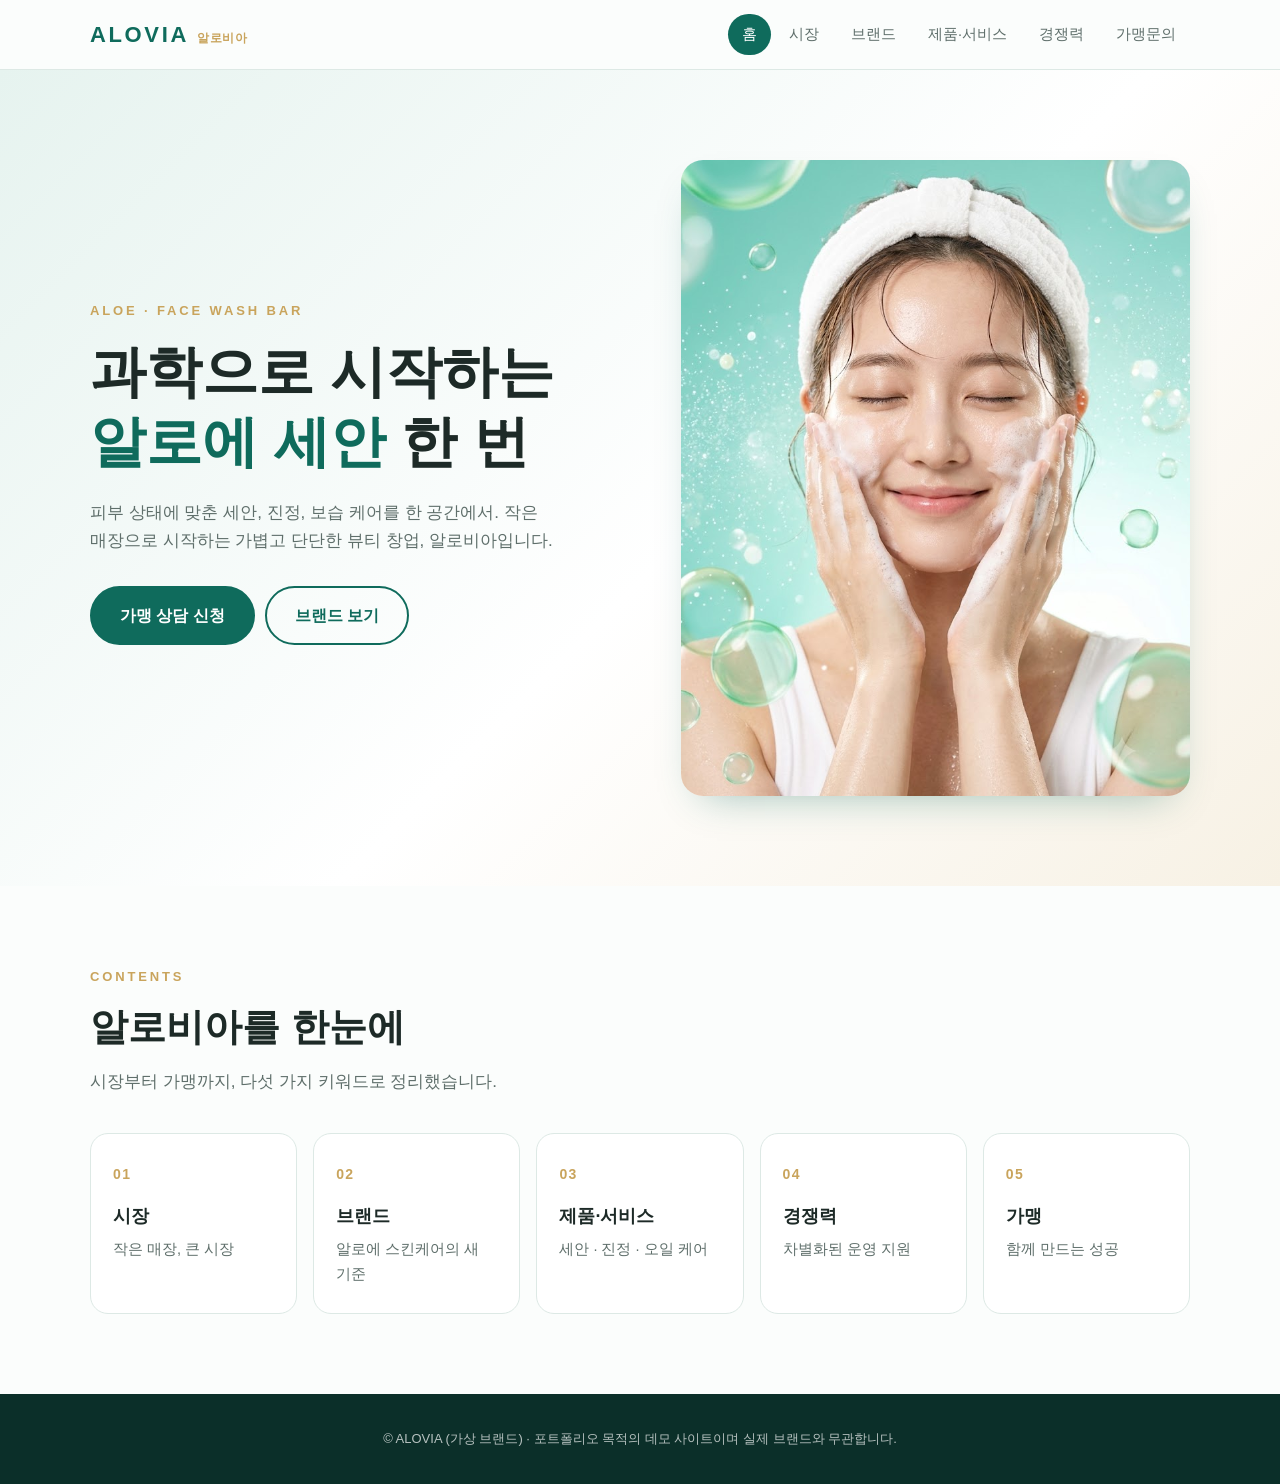
==== index.html @ c538beb6 "이미지 15장 추가" ====
<!doctype html><html lang="ko"><head><meta charset="utf-8"><meta name="viewport" content="width=device-width,initial-scale=1"><title>홈 | ALOVIA 알로비아</title><link rel="stylesheet" href="style.css"></head><body>
<header><div class="nav"><a href="index.html" class="logo">ALOVIA<small>알로비아</small></a><nav><a href="index.html" class=on>홈</a><a href="market.html">시장</a><a href="brand.html">브랜드</a><a href="product.html">제품·서비스</a><a href="edge.html">경쟁력</a><a href="contact.html">가맹문의</a></nav></div></header>
<section>
<div class="hero"><div class="wrap">
<div><div class="eyebrow">ALOE · FACE WASH BAR</div>
<h1>과학으로 시작하는<br><em>알로에 세안</em> 한 번</h1>
<p>피부 상태에 맞춘 세안, 진정, 보습 케어를 한 공간에서. 작은 매장으로 시작하는 가볍고 단단한 뷰티 창업, 알로비아입니다.</p>
<a class="btn" href="contact.html">가맹 상담 신청</a><a class="btn o" href="brand.html">브랜드 보기</a></div>
<div class="img" data-img="hero-model"></div>
</div></div>
<div class="wrap">
<div class="sec-t">CONTENTS</div><h2>알로비아를 한눈에</h2><p class="lead">시장부터 가맹까지, 다섯 가지 키워드로 정리했습니다.</p>
<div class="cards">
<a class="card" href="market.html"><b>01</b><h3>시장</h3><p>작은 매장, 큰 시장</p></a>
<a class="card" href="brand.html"><b>02</b><h3>브랜드</h3><p>알로에 스킨케어의 새 기준</p></a>
<a class="card" href="product.html"><b>03</b><h3>제품·서비스</h3><p>세안 · 진정 · 오일 케어</p></a>
<a class="card" href="edge.html"><b>04</b><h3>경쟁력</h3><p>차별화된 운영 지원</p></a>
<a class="card" href="contact.html"><b>05</b><h3>가맹</h3><p>함께 만드는 성공</p></a>
</div></div>
</section><footer>© ALOVIA (가상 브랜드) · 포트폴리오 목적의 데모 사이트이며 실제 브랜드와 무관합니다.</footer><script>document.querySelectorAll('.img').forEach(d=>{const n=d.dataset.img;['jpg','png','webp'].forEach(x=>{const i=new Image();i.onload=()=>{d.style.backgroundImage=`url(images/${n}.${x})`;d.classList.add('has')};i.src=`images/${n}.${x}`})});</script></body></html>
---- style.css ----
/* ALOVIA 알로비아 — 공용 스타일 (emerald teal · soft white · gold) */
:root{--teal:#0f6b5c;--teal-d:#0a4a40;--teal-l:#e6f3ef;--gold:#c9a45c;--ink:#1d2a27;--mut:#5f6f6b;--bg:#fbfdfc;--line:#dde9e5}
*{box-sizing:border-box;margin:0;padding:0}
html{scroll-behavior:smooth}
body{font-family:"Pretendard","Noto Sans KR","Apple SD Gothic Neo","Malgun Gothic",sans-serif;color:var(--ink);background:var(--bg);line-height:1.7;word-break:keep-all}
a{color:inherit;text-decoration:none}
.wrap{max-width:1140px;margin:0 auto;padding:80px 20px}
/* header */
header{position:sticky;top:0;z-index:50;background:rgba(251,253,252,.92);backdrop-filter:blur(10px);border-bottom:1px solid var(--line)}
.nav{max-width:1140px;margin:0 auto;padding:14px 20px;display:flex;align-items:center;justify-content:space-between;gap:16px}
.logo{font-weight:800;font-size:22px;letter-spacing:.12em;color:var(--teal)}
.logo small{display:inline-block;margin-left:8px;font-size:12px;letter-spacing:.05em;color:var(--gold);font-weight:600}
nav{display:flex;gap:4px;flex-wrap:wrap}
nav a{padding:8px 14px;border-radius:30px;font-size:14.5px;color:var(--mut);transition:.2s}
nav a:hover{color:var(--teal);background:var(--teal-l)}
nav a.on{color:#fff;background:var(--teal)}
/* hero */
.hero{background:linear-gradient(135deg,var(--teal-l) 0%,#fff 55%,#f7f1e4 100%)}
.hero .wrap{display:grid;grid-template-columns:1.05fr 1fr;gap:56px;align-items:center;padding-top:90px;padding-bottom:90px}
.eyebrow,.sec-t{font-size:13px;font-weight:700;letter-spacing:.22em;color:var(--gold);margin-bottom:14px}
h1{font-size:clamp(34px,5vw,56px);line-height:1.25;font-weight:800;margin-bottom:22px}
h1 em{font-style:normal;color:var(--teal)}
h2{font-size:clamp(26px,3.4vw,38px);line-height:1.35;font-weight:800;margin-bottom:14px}
h3{font-size:18px;font-weight:700;margin:14px 0 6px}
p{color:var(--mut)}
.hero p{font-size:17px;margin-bottom:30px;max-width:520px}
.lead{font-size:17px;margin-bottom:36px;max-width:680px}
.btn{display:inline-block;padding:14px 28px;border-radius:40px;background:var(--teal);color:#fff;font-weight:700;margin:0 10px 10px 0;transition:.2s;border:2px solid var(--teal)}
.btn:hover{background:var(--teal-d);border-color:var(--teal-d)}
.btn.o{background:transparent;color:var(--teal)}
.btn.o:hover{background:var(--teal-l)}
/* image slots */
.img{position:relative;aspect-ratio:4/3;border-radius:22px;background:linear-gradient(145deg,#d7ece6,#eef6f3 60%,#f3ead6);background-size:cover;background-position:center;overflow:hidden;box-shadow:0 18px 40px -22px rgba(15,107,92,.45)}
.img:not(.has)::after{content:"ALOE";position:absolute;inset:0;display:grid;place-items:center;font-weight:800;letter-spacing:.4em;color:rgba(15,107,92,.25);font-size:20px}
.hero .img{aspect-ratio:4/5}
/* cards */
.cards{display:grid;grid-template-columns:repeat(5,1fr);gap:16px}
.card{background:#fff;border:1px solid var(--line);border-radius:18px;padding:26px 22px;transition:.25s}
.card:hover{transform:translateY(-6px);border-color:var(--teal);box-shadow:0 16px 30px -18px rgba(15,107,92,.5)}
.card b{color:var(--gold);font-size:14px;letter-spacing:.1em}
.card p{font-size:14.5px}
/* sections */
.band{background:var(--teal-l)}
.dark{background:var(--teal-d);color:#fff}
.dark p,.dark .lead{color:rgba(255,255,255,.78)}
.dark .stat{background:rgba(255,255,255,.07);border-color:rgba(255,255,255,.15)}
.dark .stat span{color:rgba(255,255,255,.8)}
.two{display:grid;grid-template-columns:1fr 1fr;gap:56px;align-items:center}
.grid3{display:grid;grid-template-columns:repeat(3,1fr);gap:24px}
.grid4{display:grid;grid-template-columns:repeat(4,1fr);gap:20px}
.item .img{aspect-ratio:1/1}
.item p{font-size:15px}
.stats{display:grid;grid-template-columns:repeat(3,1fr);gap:14px}
.stat{background:#fff;border:1px solid var(--line);border-radius:16px;padding:22px 18px}
.stat b{display:block;font-size:28px;font-weight:800;color:var(--teal);line-height:1.2}
.dark .stat b{color:var(--gold)}
.stat span{font-size:14px;color:var(--mut)}
.hl{color:var(--teal);font-weight:700}
.dark .hl{color:var(--gold)}
.note{font-size:13px;color:var(--mut);margin-top:18px}
/* bars */
.bars{display:flex;flex-direction:column;gap:14px;margin-top:26px;max-width:760px}
.bar{display:flex;align-items:center;gap:14px;font-weight:700;color:var(--mut)}
.bar i{display:block;height:16px;border-radius:10px;background:linear-gradient(90deg,var(--teal),var(--gold))}
/* steps */
.steps{display:grid;grid-template-columns:repeat(5,1fr);gap:14px;margin-top:10px}
.step{background:#fff;border:1px solid var(--line);border-radius:16px;padding:22px 18px;position:relative}
.step b{display:block;font-size:13px;letter-spacing:.15em;color:var(--gold);margin-bottom:6px}
.dark .step{background:rgba(255,255,255,.07);border-color:rgba(255,255,255,.15);color:#fff}
/* footer */
footer{background:#0b2f29;color:rgba(255,255,255,.7);text-align:center;font-size:13px;padding:34px 20px}
/* responsive */
@media(max-width:960px){.cards{grid-template-columns:repeat(3,1fr)}.grid4{grid-template-columns:repeat(2,1fr)}.steps{grid-template-columns:repeat(2,1fr)}}
@media(max-width:760px){.wrap{padding:56px 16px}.hero .wrap,.two{grid-template-columns:1fr;gap:32px}.grid3,.stats{grid-template-columns:1fr}.cards{grid-template-columns:repeat(2,1fr)}.nav{flex-direction:column;align-items:flex-start;gap:8px}nav a{padding:6px 10px;font-size:13.5px}}
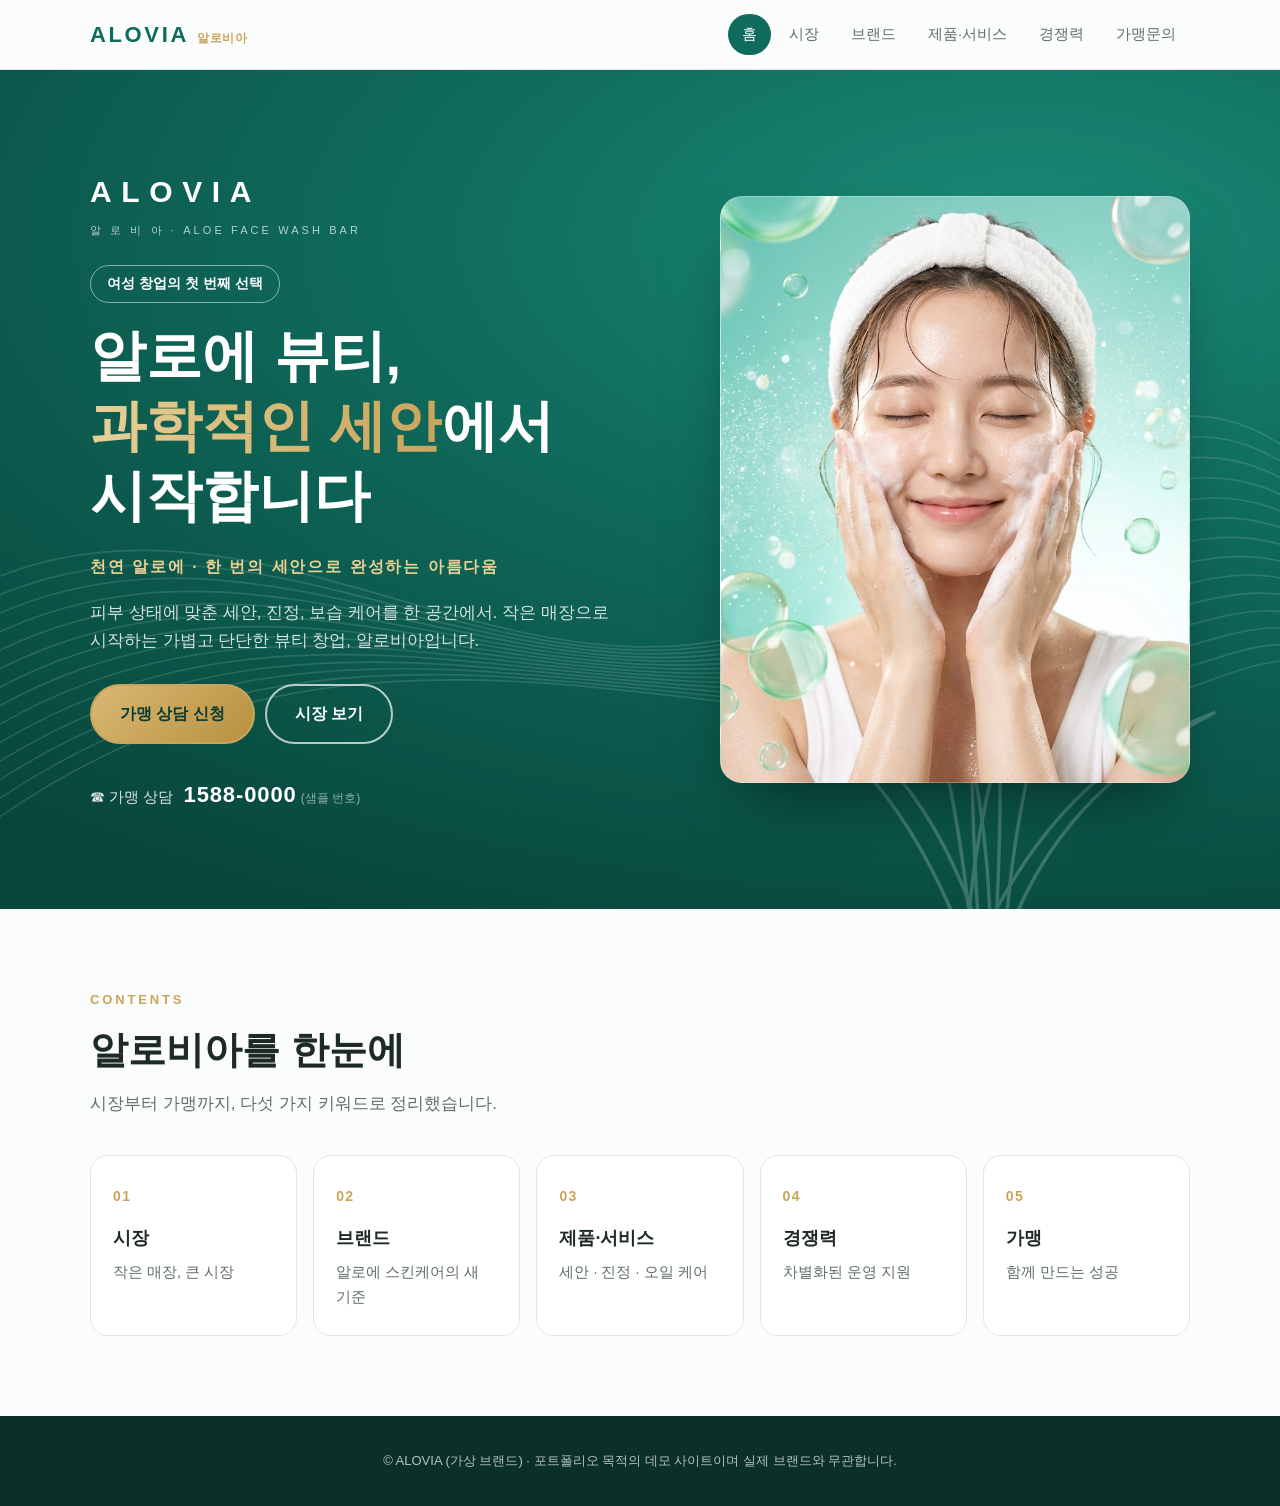
==== commit 809c35b5: "브로슈어 스타일 표지·시장 섹션 추가" ====
--- a/index.html
+++ b/index.html
@@ -1,12 +1,21 @@
 <!doctype html><html lang="ko"><head><meta charset="utf-8"><meta name="viewport" content="width=device-width,initial-scale=1"><title>홈 | ALOVIA 알로비아</title><link rel="stylesheet" href="style.css"></head><body>
 <header><div class="nav"><a href="index.html" class="logo">ALOVIA<small>알로비아</small></a><nav><a href="index.html" class=on>홈</a><a href="market.html">시장</a><a href="brand.html">브랜드</a><a href="product.html">제품·서비스</a><a href="edge.html">경쟁력</a><a href="contact.html">가맹문의</a></nav></div></header>
 <section>
-<div class="hero"><div class="wrap">
-<div><div class="eyebrow">ALOE · FACE WASH BAR</div>
-<h1>과학으로 시작하는<br><em>알로에 세안</em> 한 번</h1>
+<div class="cover"><svg class="waves" viewBox="0 0 1200 600" preserveAspectRatio="none" aria-hidden="true"><path d="M-50 380 C 250 250, 520 520, 820 360 S 1150 240, 1260 300" /><path d="M-50 394 C 250 260, 520 514, 820 368 S 1150 252, 1260 310" /><path d="M-50 408 C 250 270, 520 508, 820 376 S 1150 264, 1260 320" /><path d="M-50 422 C 250 280, 520 502, 820 384 S 1150 276, 1260 330" /><path d="M-50 436 C 250 290, 520 496, 820 392 S 1150 288, 1260 340" /><path d="M-50 450 C 250 300, 520 490, 820 400 S 1150 300, 1260 350" /><path d="M-50 464 C 250 310, 520 484, 820 408 S 1150 312, 1260 360" /><path d="M-50 478 C 250 320, 520 478, 820 416 S 1150 324, 1260 370" /><path d="M-50 492 C 250 330, 520 472, 820 424 S 1150 336, 1260 380" /><path d="M-50 506 C 250 340, 520 466, 820 432 S 1150 348, 1260 390" /><path d="M-50 520 C 250 350, 520 460, 820 440 S 1150 360, 1260 400" /><path d="M-50 534 C 250 360, 520 454, 820 448 S 1150 372, 1260 410" /><path d="M-50 548 C 250 370, 520 448, 820 456 S 1150 384, 1260 420" /><path d="M-50 562 C 250 380, 520 442, 820 464 S 1150 396, 1260 430" /></svg><svg class="aloe" viewBox="0 0 300 300" aria-hidden="true"><g fill="none" stroke-linecap="round">
+<path d="M150 290 C 140 200, 120 120, 70 30 C 130 100, 158 190, 162 290"/>
+<path d="M150 290 C 160 190, 190 110, 250 40 C 205 120, 180 200, 172 290"/>
+<path d="M140 290 C 110 220, 70 180, 15 150 C 80 170, 125 215, 152 290"/>
+<path d="M165 290 C 200 225, 240 195, 292 175 C 235 205, 200 240, 178 290"/>
+<path d="M155 290 C 150 210, 150 130, 158 60 C 168 130, 170 210, 166 290"/>
+<path d="M92 75 l6 -3 M104 96 l7 -3 M116 120 l7 -2 M224 72 l-6 -3 M210 95 l-7 -2 M197 120 l-7 -2"/></g></svg><div class="wrap">
+<div class="cover-txt"><div class="cover-logo">ALOVIA<small>알 로 비 아 · ALOE FACE WASH BAR</small></div>
+<div class="cover-tag">여성 창업의 첫 번째 선택</div>
+<h1>알로에 뷰티,<br><em>과학적인 세안</em>에서 시작합니다</h1>
+<div class="cover-sub">천연 알로에 · 한 번의 세안으로 완성하는 아름다움</div>
 <p>피부 상태에 맞춘 세안, 진정, 보습 케어를 한 공간에서. 작은 매장으로 시작하는 가볍고 단단한 뷰티 창업, 알로비아입니다.</p>
-<a class="btn" href="contact.html">가맹 상담 신청</a><a class="btn o" href="brand.html">브랜드 보기</a></div>
-<div class="img" data-img="hero-model"></div>
+<a class="btn gold" href="contact.html">가맹 상담 신청</a><a class="btn o light" href="market.html">시장 보기</a>
+<div class="cover-tel">☎ 가맹 상담 <b>1588-0000</b> <span>(샘플 번호)</span></div></div>
+<div class="cover-img"><div class="img" data-img="hero-model"></div></div>
 </div></div>
 <div class="wrap">
 <div class="sec-t">CONTENTS</div><h2>알로비아를 한눈에</h2><p class="lead">시장부터 가맹까지, 다섯 가지 키워드로 정리했습니다.</p>
--- a/style.css
+++ b/style.css
@@ -72,3 +72,69 @@
 /* responsive */
 @media(max-width:960px){.cards{grid-template-columns:repeat(3,1fr)}.grid4{grid-template-columns:repeat(2,1fr)}.steps{grid-template-columns:repeat(2,1fr)}}
 @media(max-width:760px){.wrap{padding:56px 16px}.hero .wrap,.two{grid-template-columns:1fr;gap:32px}.grid3,.stats{grid-template-columns:1fr}.cards{grid-template-columns:repeat(2,1fr)}.nav{flex-direction:column;align-items:flex-start;gap:8px}nav a{padding:6px 10px;font-size:13.5px}}
+
+/* ===== 커버(브로슈어 표지) 히어로 ===== */
+.cover{position:relative;overflow:hidden;color:#fff;background:radial-gradient(120% 90% at 80% 20%,#1a8a76 0%,#0f6b5c 40%,#08463c 100%)}
+.cover .wrap{position:relative;z-index:2;display:grid;grid-template-columns:1.1fr .9fr;gap:56px;align-items:center;padding-top:96px;padding-bottom:96px}
+.waves{position:absolute;inset:0;width:100%;height:100%;z-index:0}
+.waves path{fill:none;stroke:rgba(255,255,255,.13);stroke-width:1.2}
+.aloe{position:absolute;right:4%;bottom:-20px;width:min(46vw,520px);z-index:1;opacity:.22}
+.aloe path{stroke:#e9f5f1;stroke-width:2}
+.cover-logo{font-weight:800;font-size:30px;letter-spacing:.32em;margin-bottom:26px}
+.cover-logo small{display:block;font-size:11px;letter-spacing:.28em;font-weight:500;color:rgba(255,255,255,.7);margin-top:4px}
+.cover-tag{display:inline-block;padding:6px 16px;border:1px solid rgba(255,255,255,.5);border-radius:30px;font-size:14px;font-weight:700;margin-bottom:18px}
+.cover h1{color:#fff}
+.cover h1 em{color:var(--gold);background:linear-gradient(90deg,#e8cf95,#c9a45c);-webkit-background-clip:text;background-clip:text;-webkit-text-fill-color:transparent}
+.cover-sub{color:#e8cf95;font-weight:700;letter-spacing:.12em;margin-bottom:18px}
+.cover p{color:rgba(255,255,255,.82);font-size:16.5px;margin-bottom:30px;max-width:520px}
+.btn.gold{background:linear-gradient(135deg,#d9b873,#b8913f);border-color:#c9a45c;color:#0a3b33}
+.btn.gold:hover{filter:brightness(1.08)}
+.btn.o.light{color:#fff;border-color:rgba(255,255,255,.7)}
+.btn.o.light:hover{background:rgba(255,255,255,.1)}
+.cover-tel{margin-top:22px;font-size:15px;color:rgba(255,255,255,.85)}
+.cover-tel b{font-size:22px;letter-spacing:.04em;color:#fff;margin-left:6px}
+.cover-tel span{font-size:12px;color:rgba(255,255,255,.55)}
+.cover-img .img{aspect-ratio:4/5;border:1px solid rgba(255,255,255,.25);box-shadow:0 30px 60px -25px rgba(0,0,0,.55)}
+/* ===== 시장편 표지 밴드 ===== */
+.mcover{position:relative;overflow:hidden;color:#fff;background:linear-gradient(160deg,#0f6b5c,#0a4a40)}
+.mcover .wrap{position:relative;z-index:1}
+.mark{position:absolute;right:-10px;top:30px;font-size:clamp(90px,16vw,220px);font-weight:900;letter-spacing:.05em;color:rgba(255,255,255,.06);writing-mode:vertical-rl;line-height:1}
+.mc-t{color:#fff;font-size:clamp(34px,4.5vw,52px);margin-bottom:0}
+.mc-en{font-size:13px;letter-spacing:.2em;color:rgba(255,255,255,.65);margin-bottom:22px}
+.mc-gold{font-size:clamp(24px,3vw,32px);color:#e8cf95;margin:0 0 12px}
+.mcover .lead{color:rgba(255,255,255,.8)}
+.mcover .stat{background:rgba(255,255,255,.08);border-color:rgba(255,255,255,.18)}
+.mcover .stat b{color:#e8cf95}.mcover .stat span{color:rgba(255,255,255,.8)}
+.img.store{aspect-ratio:4/3;border:6px solid rgba(255,255,255,.12)}
+/* ===== 업계 성장 섹션 ===== */
+.ind-head{text-align:right;font-size:12px;letter-spacing:.15em;color:var(--teal);border-bottom:1px solid var(--line);padding-bottom:8px;margin-bottom:30px}
+.ind-t{color:var(--teal);margin-bottom:2px}
+.ind-en{font-size:13px;letter-spacing:.14em;color:var(--mut);margin-bottom:26px}
+.ind-s{font-size:18px;margin-bottom:22px}
+.ind-s b{color:var(--teal);margin-right:8px}
+.img.ind-img{aspect-ratio:21/8;margin-bottom:28px}
+.charts{display:grid;grid-template-columns:1fr 1fr;gap:24px}
+.chart{background:#fff;border:1px solid var(--line);border-radius:16px;padding:22px}
+.chart h4{font-size:15px;margin-bottom:16px}.chart small{color:var(--mut);font-weight:400}
+.vbars{display:flex;align-items:flex-end;gap:10px;height:clamp(180px,20vw,240px);border-bottom:1px solid var(--line)}
+.vb{flex:1;height:100%;display:flex;flex-direction:column;justify-content:flex-end;align-items:center;position:relative}
+.vb i{display:block;width:70%;border-radius:6px 6px 0 0;background:linear-gradient(180deg,#3fae8f,#0f6b5c);position:relative}
+.vb i em{position:absolute;top:-20px;left:50%;transform:translateX(-50%);font-style:normal;font-size:12px;color:var(--teal);font-weight:700}
+.vb span{position:absolute;bottom:-22px;font-size:12px;color:var(--mut)}
+.chart .vbars{margin-bottom:26px}
+.c2{width:100%;height:auto}
+.c2 .axis{stroke:var(--line)}
+.c2 .b rect{fill:#2f9a7f}
+.c2 .l{fill:none;stroke:var(--gold);stroke-width:2.5}
+.c2 .d circle{fill:#fff;stroke:var(--gold);stroke-width:2}
+.c2 .t text{font-size:11px;fill:var(--mut);text-anchor:middle}
+.legend{display:flex;gap:18px;font-size:13px;color:var(--mut);margin-top:8px}
+.legend span::before{content:"";display:inline-block;width:12px;height:12px;margin-right:6px;vertical-align:-1px;border-radius:3px}
+.lg-b::before{background:#2f9a7f}.lg-l::before{background:var(--gold);height:3px!important;vertical-align:3px!important}
+/* table */
+table{width:100%;border-collapse:collapse;margin-top:20px;background:#fff;border-radius:14px;overflow:hidden;border:1px solid var(--line)}
+th,td{padding:14px 16px;text-align:center;border-bottom:1px solid var(--line);font-size:15px}
+th{background:var(--teal);color:#fff;font-weight:700}
+tr:last-child td{border-bottom:0}
+td:first-child{font-weight:700;color:var(--ink);background:var(--teal-l)}
+@media(max-width:760px){.cover .wrap{grid-template-columns:1fr;gap:36px;padding-top:64px;padding-bottom:64px}.aloe{width:80vw;opacity:.15}.charts{grid-template-columns:1fr}.img.ind-img{aspect-ratio:16/9}th,td{padding:10px 6px;font-size:13px}.mark{display:none}}
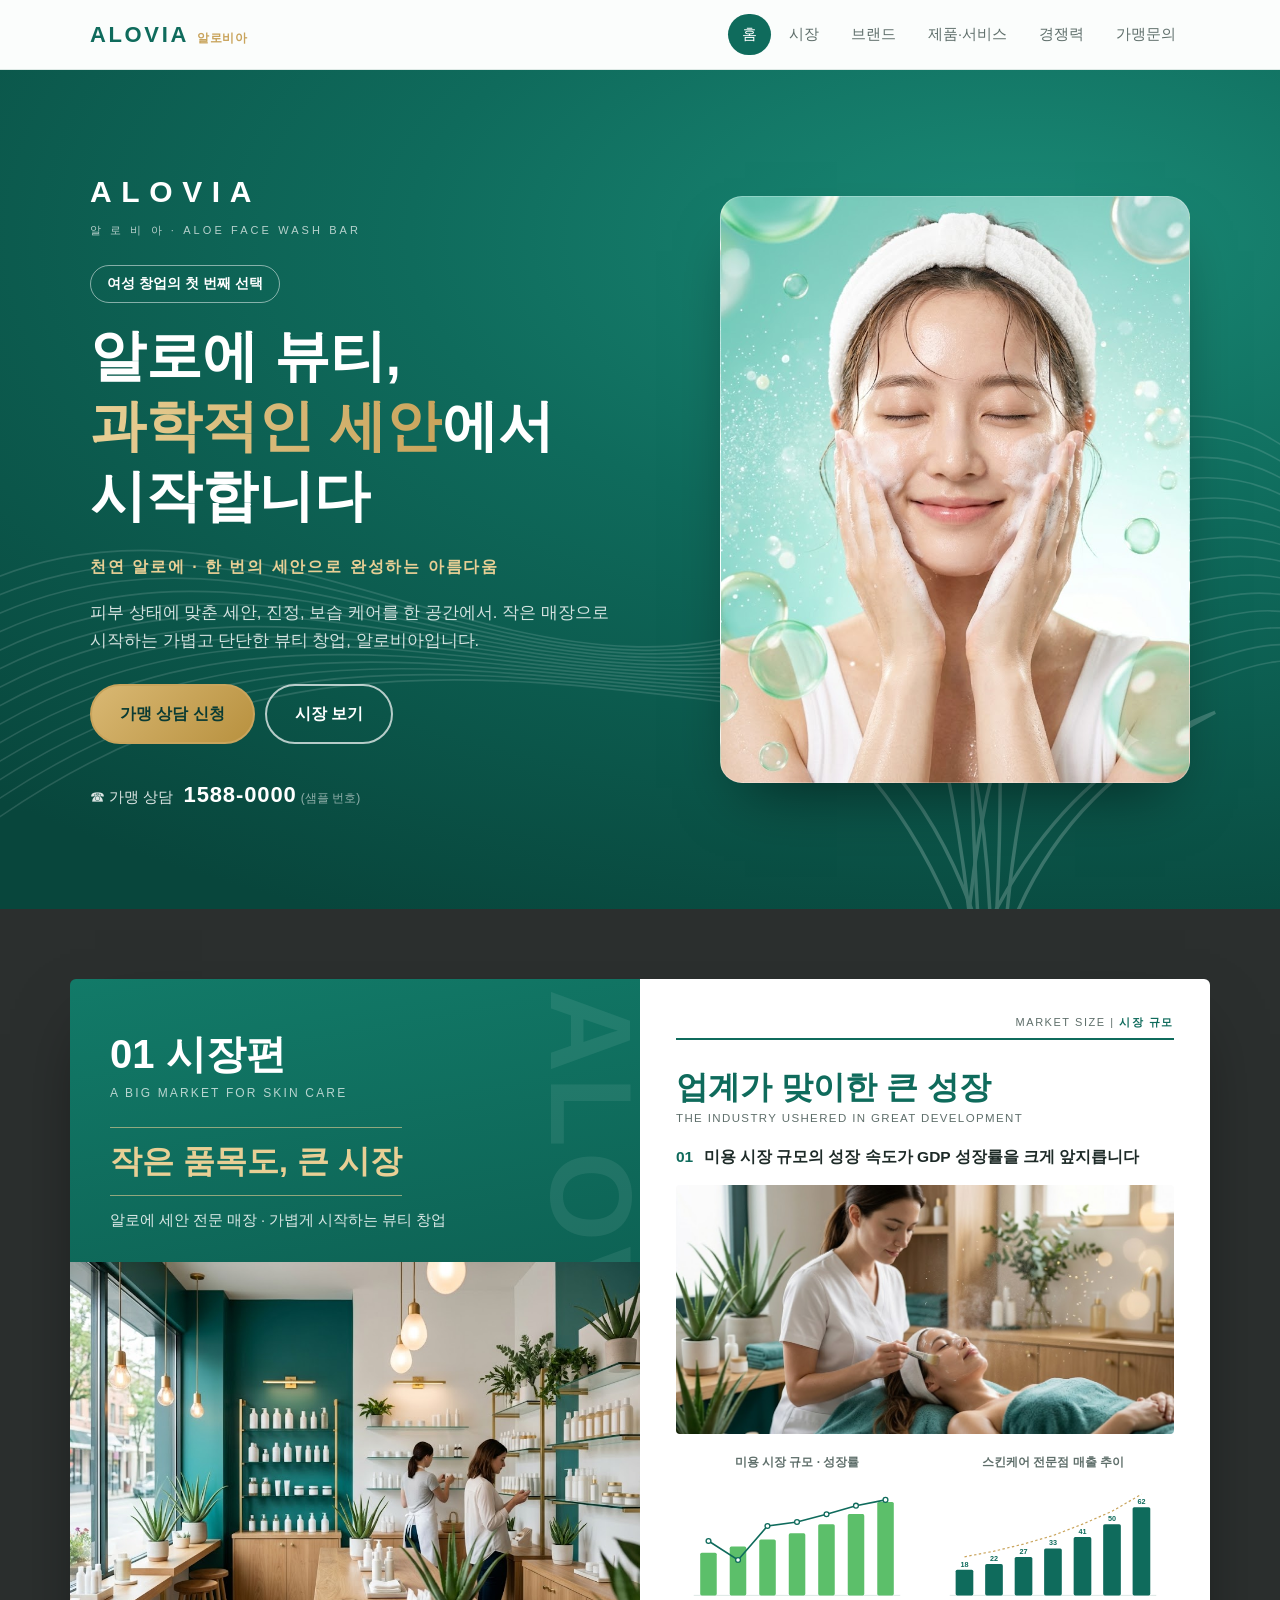
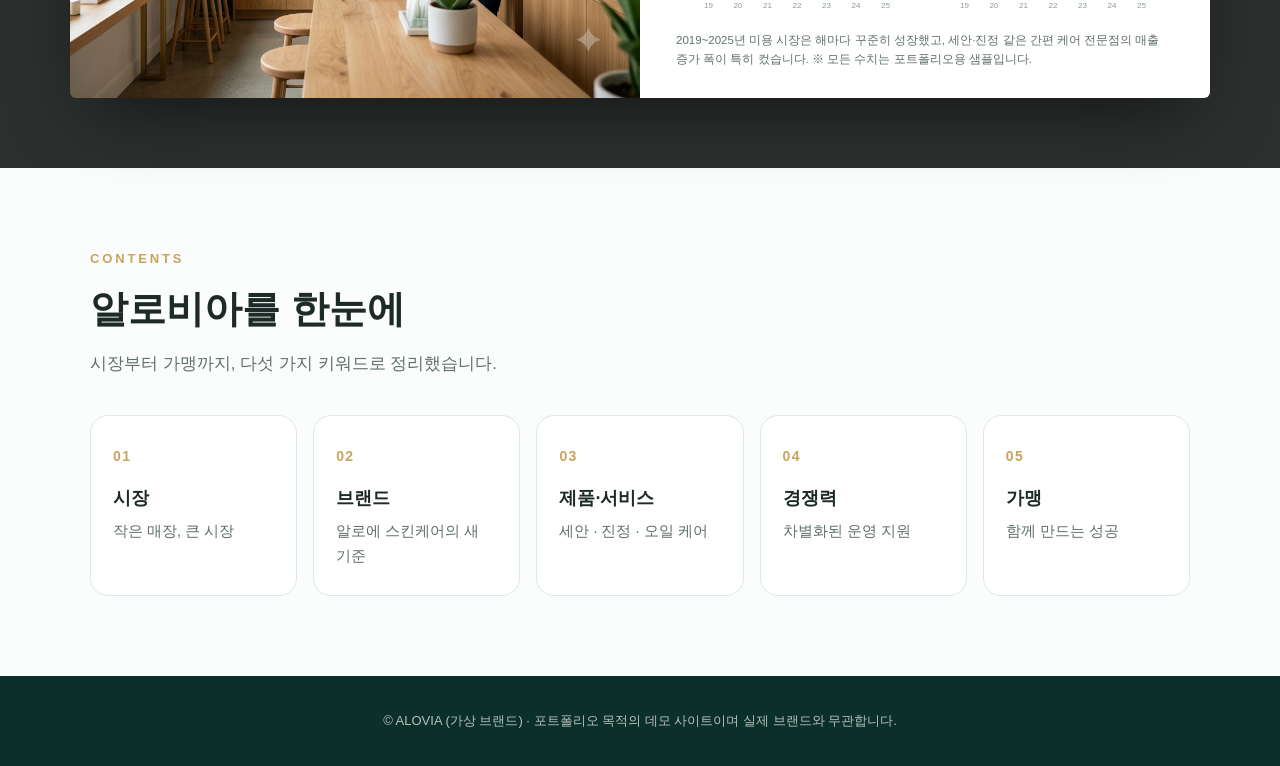
==== commit efef2c6a: "브로슈어 시장편 펼침면 추가" ====
--- a/index.html
+++ b/index.html
@@ -17,6 +17,20 @@
 <div class="cover-tel">☎ 가맹 상담 <b>1588-0000</b> <span>(샘플 번호)</span></div></div>
 <div class="cover-img"><div class="img" data-img="hero-model"></div></div>
 </div></div>
+<!-- 브로슈어 펼침면: 시장편 -->
+<div class="spread-wrap"><div class="spread">
+<div class="sp-left"><div class="sp-mark" aria-hidden="true">ALOVIA</div>
+<div class="sp-l-txt"><h2>01 시장편</h2><div class="sp-en">A BIG MARKET FOR SKIN CARE</div>
+<div class="sp-gold">작은 품목도, 큰 시장</div>
+<div class="sp-sub">알로에 세안 전문 매장 · 가볍게 시작하는 뷰티 창업</div></div>
+<div class="img sp-store" data-img="market-store"></div></div>
+<div class="sp-right"><div class="sp-head">MARKET SIZE | <b>시장 규모</b></div>
+<h2>업계가 맞이한 큰 성장</h2><div class="sp-en2">THE INDUSTRY USHERED IN GREAT DEVELOPMENT</div>
+<h3><b>01</b> 미용 시장 규모의 성장 속도가 GDP 성장률을 크게 앞지릅니다</h3>
+<div class="img sp-photo" data-img="service-soothe"></div>
+<div class="sp-charts"><div><h4>미용 시장 규모 · 성장률</h4><svg viewBox="0 0 300 170" class="sc sca"><line x1="22" x2="278" y1="148.0" y2="148.0"/><g class="b"><rect x="30.0" y="95.1" width="20.5" height="52.9" rx="2"/><rect x="66.6" y="87.5" width="20.5" height="60.5" rx="2"/><rect x="103.2" y="78.7" width="20.5" height="69.3" rx="2"/><rect x="139.8" y="71.1" width="20.5" height="76.9" rx="2"/><rect x="176.3" y="59.8" width="20.5" height="88.2" rx="2"/><rect x="212.9" y="47.2" width="20.5" height="100.8" rx="2"/><rect x="249.5" y="32.1" width="20.5" height="115.9" rx="2"/></g><polyline points="40.3,80.6 76.9,104.1 113.4,62.0 150.0,57.1 186.6,47.4 223.1,36.8 259.7,29.6"/><g class="d"><circle cx="40.3" cy="80.6" r="3"/><circle cx="76.9" cy="104.1" r="3"/><circle cx="113.4" cy="62.0" r="3"/><circle cx="150.0" cy="57.1" r="3"/><circle cx="186.6" cy="47.4" r="3"/><circle cx="223.1" cy="36.8" r="3"/><circle cx="259.7" cy="29.6" r="3"/></g><g class="t"><text x="40.3" y="164">19</text><text x="76.9" y="164">20</text><text x="113.4" y="164">21</text><text x="150.0" y="164">22</text><text x="186.6" y="164">23</text><text x="223.1" y="164">24</text><text x="259.7" y="164">25</text></g></svg></div><div><h4>스킨케어 전문점 매출 추이</h4><svg viewBox="0 0 300 170" class="sc scb"><line x1="22" x2="278" y1="148.0" y2="148.0"/><g class="b"><rect x="29.3" y="116.2" width="21.9" height="31.8" rx="2"/><text class="v" x="40.3" y="112.2">18</text><rect x="65.9" y="109.2" width="21.9" height="38.8" rx="2"/><text class="v" x="76.9" y="105.2">22</text><rect x="102.5" y="100.4" width="21.9" height="47.6" rx="2"/><text class="v" x="113.4" y="96.4">27</text><rect x="139.0" y="89.8" width="21.9" height="58.2" rx="2"/><text class="v" x="150.0" y="85.8">33</text><rect x="175.6" y="75.7" width="21.9" height="72.3" rx="2"/><text class="v" x="186.6" y="71.7">41</text><rect x="212.2" y="59.8" width="21.9" height="88.2" rx="2"/><text class="v" x="223.1" y="55.8">50</text><rect x="248.7" y="38.6" width="21.9" height="109.4" rx="2"/><text class="v" x="259.7" y="34.6">62</text></g><polyline points="40.3,100.2 76.9,93.2 113.4,84.4 150.0,73.8 186.6,59.7 223.1,43.8 259.7,22.6"/><g class="t"><text x="40.3" y="164">19</text><text x="76.9" y="164">20</text><text x="113.4" y="164">21</text><text x="150.0" y="164">22</text><text x="186.6" y="164">23</text><text x="223.1" y="164">24</text><text x="259.7" y="164">25</text></g></svg></div></div>
+<p class="sp-cap">2019~2025년 미용 시장은 해마다 꾸준히 성장했고, 세안·진정 같은 간편 케어 전문점의 매출 증가 폭이 특히 컸습니다. ※ 모든 수치는 포트폴리오용 샘플입니다.</p>
+</div></div></div>
 <div class="wrap">
 <div class="sec-t">CONTENTS</div><h2>알로비아를 한눈에</h2><p class="lead">시장부터 가맹까지, 다섯 가지 키워드로 정리했습니다.</p>
 <div class="cards">
--- a/style.css
+++ b/style.css
@@ -138,3 +138,37 @@
 tr:last-child td{border-bottom:0}
 td:first-child{font-weight:700;color:var(--ink);background:var(--teal-l)}
 @media(max-width:760px){.cover .wrap{grid-template-columns:1fr;gap:36px;padding-top:64px;padding-bottom:64px}.aloe{width:80vw;opacity:.15}.charts{grid-template-columns:1fr}.img.ind-img{aspect-ratio:16/9}th,td{padding:10px 6px;font-size:13px}.mark{display:none}}
+
+/* ===== 브로슈어 펼침면 ===== */
+.spread-wrap{background:#2b2f2e;padding:70px 20px}
+.spread{max-width:1140px;margin:0 auto;display:grid;grid-template-columns:1fr 1fr;box-shadow:0 30px 70px -25px rgba(0,0,0,.6);border-radius:6px;overflow:hidden}
+.sp-left{position:relative;overflow:hidden;background:linear-gradient(170deg,#127a68 0%,#0c5c4f 60%,#08463c 100%);color:#fff;display:flex;flex-direction:column}
+.sp-mark{position:absolute;right:-8px;top:10px;writing-mode:vertical-rl;font-size:clamp(70px,9vw,130px);font-weight:900;color:rgba(255,255,255,.08);line-height:1;letter-spacing:.04em}
+.sp-l-txt{position:relative;padding:48px 40px 30px}
+.sp-left h2{color:#fff;font-size:clamp(28px,3.2vw,40px);margin:0}
+.sp-en{font-size:12px;letter-spacing:.18em;color:rgba(255,255,255,.7);margin:2px 0 24px}
+.sp-gold{display:inline-block;font-size:clamp(22px,2.6vw,32px);font-weight:800;color:#e8cf95;border-top:1px solid rgba(232,207,149,.6);border-bottom:1px solid rgba(232,207,149,.6);padding:6px 0;margin-bottom:12px}
+.sp-sub{font-size:14.5px;color:rgba(255,255,255,.85)}
+.img.sp-store{margin-top:auto;aspect-ratio:auto;flex:1;min-height:300px;border-radius:0;box-shadow:none}
+.sp-right{background:#fff;padding:34px 36px 30px}
+.sp-head{text-align:right;font-size:11px;letter-spacing:.14em;color:var(--mut);border-bottom:2px solid var(--teal);padding-bottom:6px;margin-bottom:26px}
+.sp-head b{color:var(--teal)}
+.sp-right h2{color:var(--teal);font-size:clamp(24px,2.6vw,32px);margin:0}
+.sp-en2{font-size:11.5px;letter-spacing:.12em;color:var(--mut);margin-bottom:16px}
+.sp-right h3{font-size:15.5px;margin:0 0 14px}
+.sp-right h3 b{color:var(--teal);margin-right:6px}
+.img.sp-photo{aspect-ratio:16/8;border-radius:4px;box-shadow:none;margin-bottom:18px}
+.sp-charts{display:grid;grid-template-columns:1fr 1fr;gap:14px}
+.sp-charts h4{font-size:12px;color:var(--mut);font-weight:700;text-align:center;margin-bottom:4px}
+.sc{width:100%;height:auto}
+.sc line{stroke:#d4e3de}
+.sc .t text{font-size:10px;fill:#8a9a96;text-anchor:middle}
+.sca .b rect{fill:#5cbf6a}
+.sca polyline{fill:none;stroke:#0f6b5c;stroke-width:2}
+.sca .d circle{fill:#fff;stroke:#0f6b5c;stroke-width:1.6}
+.scb .b rect{fill:#0f6b5c}
+.scb .b text.v{font-size:9px;fill:#0f6b5c;text-anchor:middle;font-weight:700}
+.scb polyline{fill:none;stroke:#c9a45c;stroke-width:1.5;stroke-dasharray:3 3}
+.sp-cap{font-size:11.5px;line-height:1.6;margin-top:10px;color:var(--mut)}
+@media(max-width:860px){.spread{grid-template-columns:1fr}.spread-wrap{padding:40px 12px}.sp-l-txt{padding:36px 24px 24px}.sp-right{padding:28px 20px}.img.sp-store{min-height:240px}}
+@media(max-width:480px){.sp-charts{grid-template-columns:1fr}}
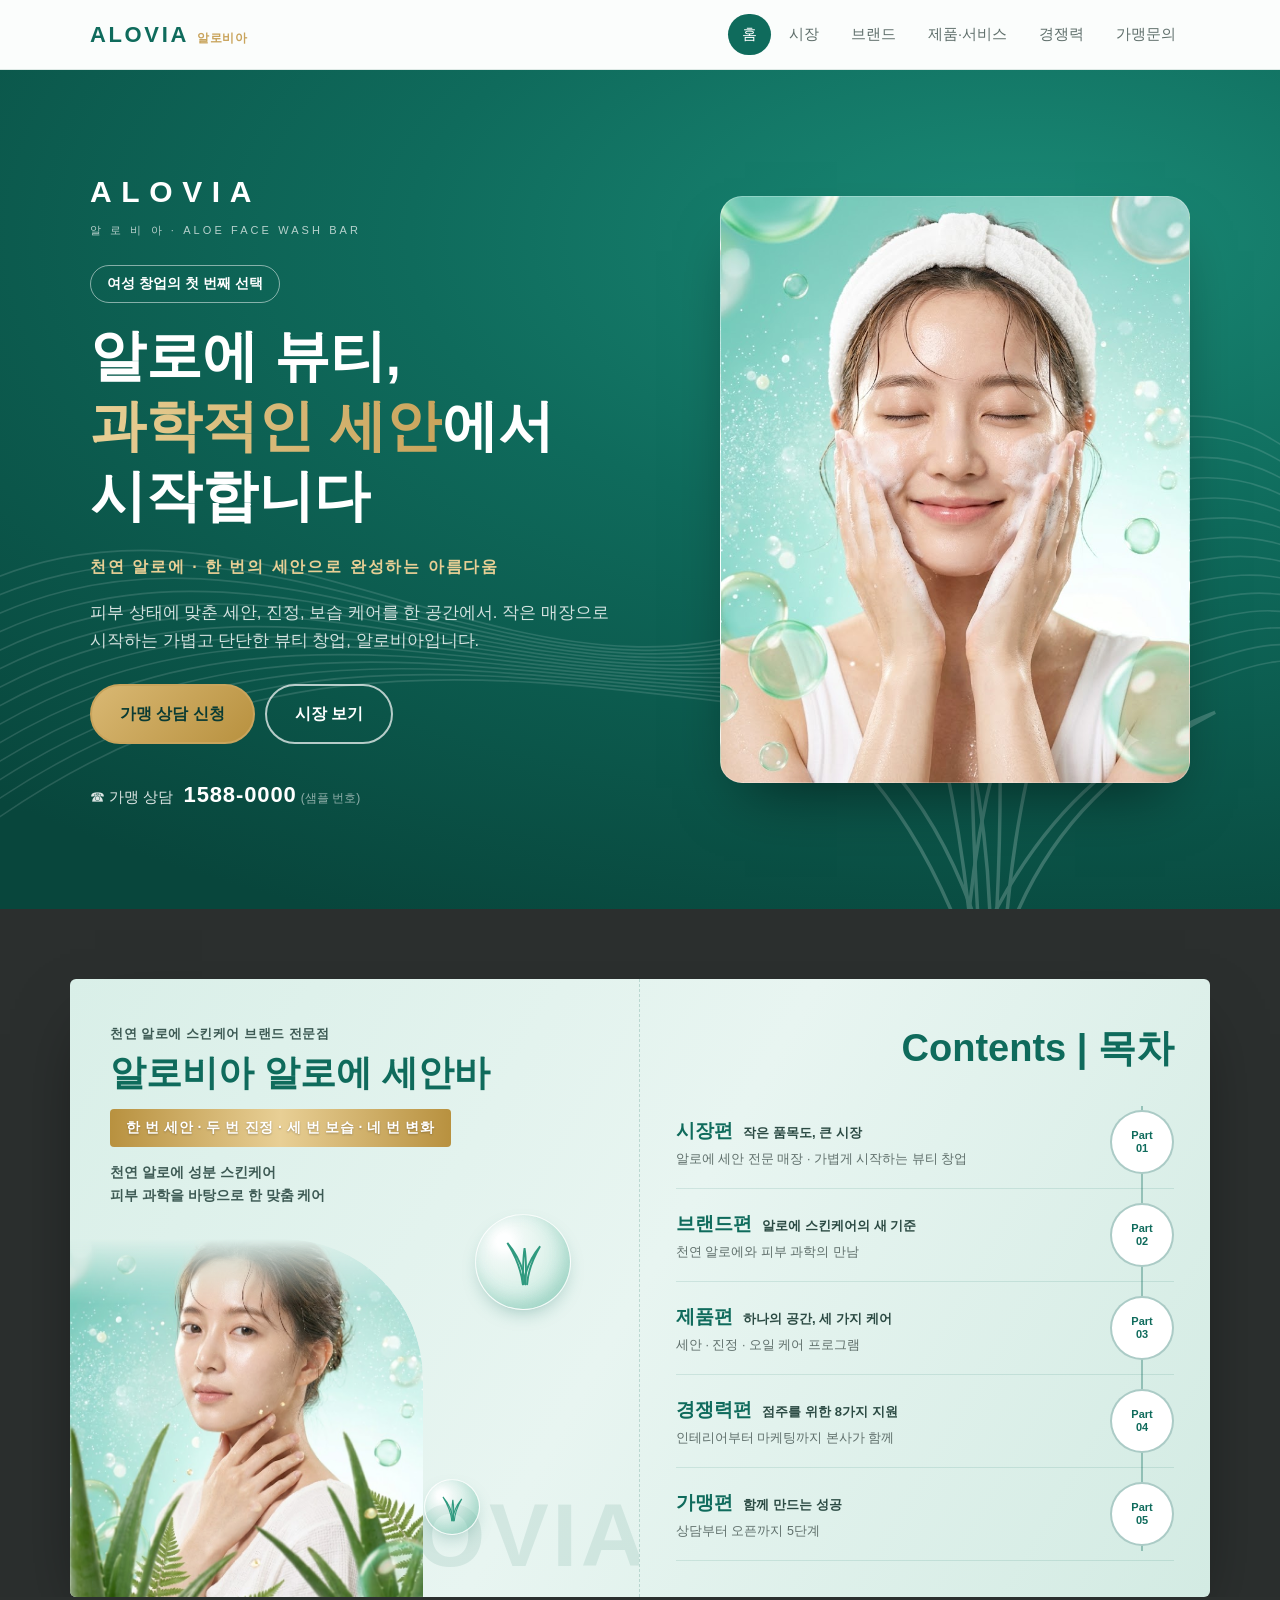
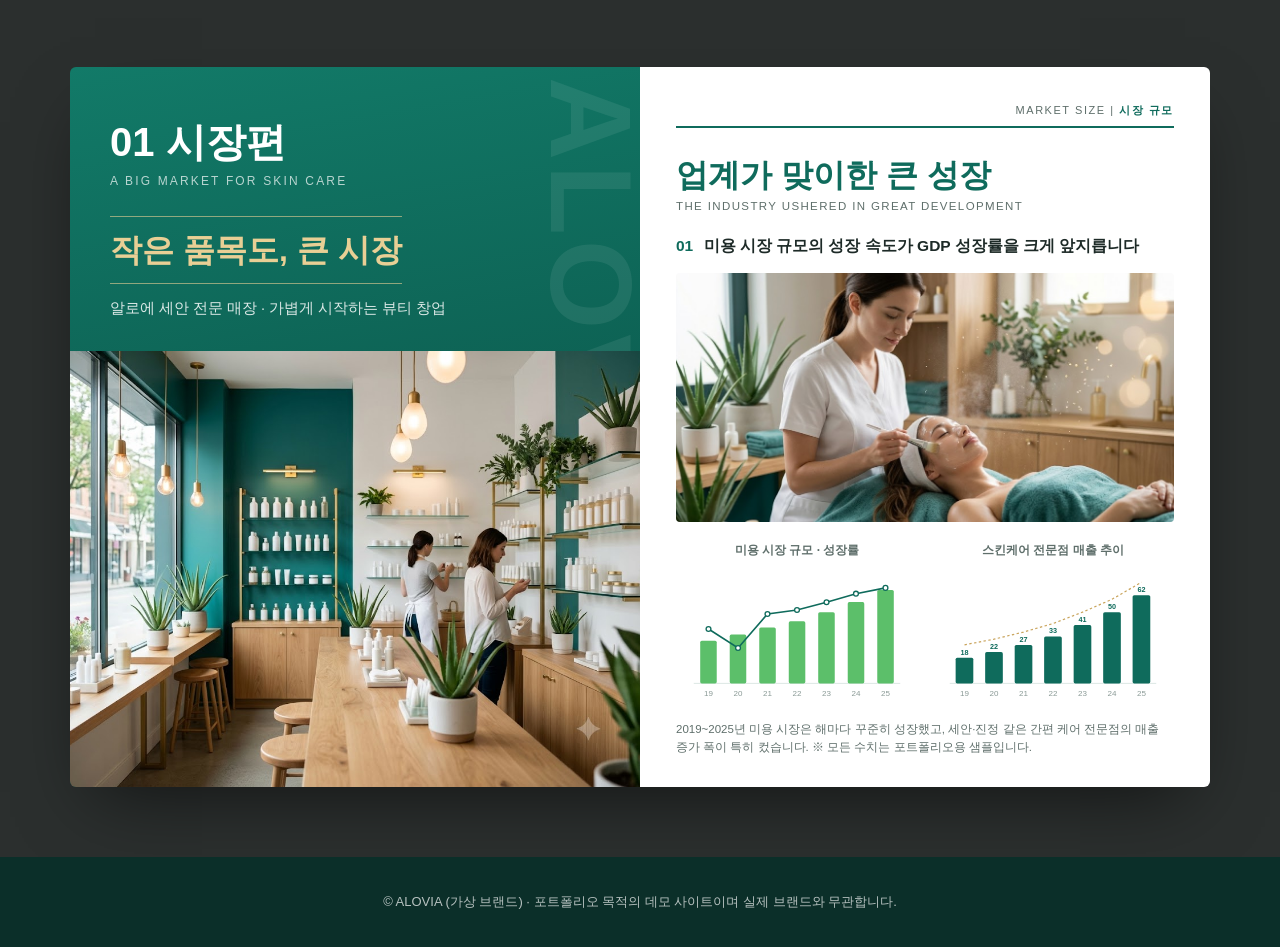
==== commit 16c84795: "브로슈어 목차 펼침면 추가" ====
--- a/index.html
+++ b/index.html
@@ -17,6 +17,18 @@
 <div class="cover-tel">☎ 가맹 상담 <b>1588-0000</b> <span>(샘플 번호)</span></div></div>
 <div class="cover-img"><div class="img" data-img="hero-model"></div></div>
 </div></div>
+<!-- 브로슈어 목차 펼침면 -->
+<div class="spread-wrap toc-wrap"><div class="spread toc">
+<div class="toc-left">
+<div class="toc-txt"><div class="toc-small">천연 알로에 스킨케어 브랜드 전문점</div>
+<h2>알로비아 알로에 세안바</h2>
+<div class="toc-badge">한 번 세안 · 두 번 진정 · 세 번 보습 · 네 번 변화</div>
+<p>천연 알로에 성분 스킨케어<br>피부 과학을 바탕으로 한 맞춤 케어</p></div>
+<div class="bub b1"><svg viewBox="0 0 60 60"><g fill="none" stroke="#2f9a7f" stroke-width="2.2" stroke-linecap="round"><path d="M30 56 C28 40 22 24 12 8 C24 22 31 38 33 56"/><path d="M31 56 C33 38 40 24 50 12 C42 26 36 40 35 56"/><path d="M30 56 C30 40 30 26 32 14 C34 26 34 40 33 56"/></g></svg></div><div class="bub b2"><svg viewBox="0 0 60 60"><g fill="none" stroke="#2f9a7f" stroke-width="2.2" stroke-linecap="round"><path d="M30 56 C28 40 22 24 12 8 C24 22 31 38 33 56"/><path d="M31 56 C33 38 40 24 50 12 C42 26 36 40 35 56"/><path d="M30 56 C30 40 30 26 32 14 C34 26 34 40 33 56"/></g></svg></div><div class="bub b3"><svg viewBox="0 0 60 60"><g fill="none" stroke="#2f9a7f" stroke-width="2.2" stroke-linecap="round"><path d="M30 56 C28 40 22 24 12 8 C24 22 31 38 33 56"/><path d="M31 56 C33 38 40 24 50 12 C42 26 36 40 35 56"/><path d="M30 56 C30 40 30 26 32 14 C34 26 34 40 33 56"/></g></svg></div>
+<div class="img toc-model" data-img="contact-model"></div>
+<div class="toc-word" aria-hidden="true">ALOVIA</div></div>
+<div class="toc-right"><h2 class="toc-h">Contents <span>| 목차</span></h2><div class="tc-list"><a class="tc-row" href="market.html"><div><b>시장편</b> <span class="tc-k">작은 품목도, 큰 시장</span><p>알로에 세안 전문 매장 · 가볍게 시작하는 뷰티 창업</p></div><i>Part<br>01</i></a><a class="tc-row" href="brand.html"><div><b>브랜드편</b> <span class="tc-k">알로에 스킨케어의 새 기준</span><p>천연 알로에와 피부 과학의 만남</p></div><i>Part<br>02</i></a><a class="tc-row" href="product.html"><div><b>제품편</b> <span class="tc-k">하나의 공간, 세 가지 케어</span><p>세안 · 진정 · 오일 케어 프로그램</p></div><i>Part<br>03</i></a><a class="tc-row" href="edge.html"><div><b>경쟁력편</b> <span class="tc-k">점주를 위한 8가지 지원</span><p>인테리어부터 마케팅까지 본사가 함께</p></div><i>Part<br>04</i></a><a class="tc-row" href="contact.html"><div><b>가맹편</b> <span class="tc-k">함께 만드는 성공</span><p>상담부터 오픈까지 5단계</p></div><i>Part<br>05</i></a></div></div>
+</div></div>
 <!-- 브로슈어 펼침면: 시장편 -->
 <div class="spread-wrap"><div class="spread">
 <div class="sp-left"><div class="sp-mark" aria-hidden="true">ALOVIA</div>
@@ -31,13 +43,4 @@
 <div class="sp-charts"><div><h4>미용 시장 규모 · 성장률</h4><svg viewBox="0 0 300 170" class="sc sca"><line x1="22" x2="278" y1="148.0" y2="148.0"/><g class="b"><rect x="30.0" y="95.1" width="20.5" height="52.9" rx="2"/><rect x="66.6" y="87.5" width="20.5" height="60.5" rx="2"/><rect x="103.2" y="78.7" width="20.5" height="69.3" rx="2"/><rect x="139.8" y="71.1" width="20.5" height="76.9" rx="2"/><rect x="176.3" y="59.8" width="20.5" height="88.2" rx="2"/><rect x="212.9" y="47.2" width="20.5" height="100.8" rx="2"/><rect x="249.5" y="32.1" width="20.5" height="115.9" rx="2"/></g><polyline points="40.3,80.6 76.9,104.1 113.4,62.0 150.0,57.1 186.6,47.4 223.1,36.8 259.7,29.6"/><g class="d"><circle cx="40.3" cy="80.6" r="3"/><circle cx="76.9" cy="104.1" r="3"/><circle cx="113.4" cy="62.0" r="3"/><circle cx="150.0" cy="57.1" r="3"/><circle cx="186.6" cy="47.4" r="3"/><circle cx="223.1" cy="36.8" r="3"/><circle cx="259.7" cy="29.6" r="3"/></g><g class="t"><text x="40.3" y="164">19</text><text x="76.9" y="164">20</text><text x="113.4" y="164">21</text><text x="150.0" y="164">22</text><text x="186.6" y="164">23</text><text x="223.1" y="164">24</text><text x="259.7" y="164">25</text></g></svg></div><div><h4>스킨케어 전문점 매출 추이</h4><svg viewBox="0 0 300 170" class="sc scb"><line x1="22" x2="278" y1="148.0" y2="148.0"/><g class="b"><rect x="29.3" y="116.2" width="21.9" height="31.8" rx="2"/><text class="v" x="40.3" y="112.2">18</text><rect x="65.9" y="109.2" width="21.9" height="38.8" rx="2"/><text class="v" x="76.9" y="105.2">22</text><rect x="102.5" y="100.4" width="21.9" height="47.6" rx="2"/><text class="v" x="113.4" y="96.4">27</text><rect x="139.0" y="89.8" width="21.9" height="58.2" rx="2"/><text class="v" x="150.0" y="85.8">33</text><rect x="175.6" y="75.7" width="21.9" height="72.3" rx="2"/><text class="v" x="186.6" y="71.7">41</text><rect x="212.2" y="59.8" width="21.9" height="88.2" rx="2"/><text class="v" x="223.1" y="55.8">50</text><rect x="248.7" y="38.6" width="21.9" height="109.4" rx="2"/><text class="v" x="259.7" y="34.6">62</text></g><polyline points="40.3,100.2 76.9,93.2 113.4,84.4 150.0,73.8 186.6,59.7 223.1,43.8 259.7,22.6"/><g class="t"><text x="40.3" y="164">19</text><text x="76.9" y="164">20</text><text x="113.4" y="164">21</text><text x="150.0" y="164">22</text><text x="186.6" y="164">23</text><text x="223.1" y="164">24</text><text x="259.7" y="164">25</text></g></svg></div></div>
 <p class="sp-cap">2019~2025년 미용 시장은 해마다 꾸준히 성장했고, 세안·진정 같은 간편 케어 전문점의 매출 증가 폭이 특히 컸습니다. ※ 모든 수치는 포트폴리오용 샘플입니다.</p>
 </div></div></div>
-<div class="wrap">
-<div class="sec-t">CONTENTS</div><h2>알로비아를 한눈에</h2><p class="lead">시장부터 가맹까지, 다섯 가지 키워드로 정리했습니다.</p>
-<div class="cards">
-<a class="card" href="market.html"><b>01</b><h3>시장</h3><p>작은 매장, 큰 시장</p></a>
-<a class="card" href="brand.html"><b>02</b><h3>브랜드</h3><p>알로에 스킨케어의 새 기준</p></a>
-<a class="card" href="product.html"><b>03</b><h3>제품·서비스</h3><p>세안 · 진정 · 오일 케어</p></a>
-<a class="card" href="edge.html"><b>04</b><h3>경쟁력</h3><p>차별화된 운영 지원</p></a>
-<a class="card" href="contact.html"><b>05</b><h3>가맹</h3><p>함께 만드는 성공</p></a>
-</div></div>
 </section><footer>© ALOVIA (가상 브랜드) · 포트폴리오 목적의 데모 사이트이며 실제 브랜드와 무관합니다.</footer><script>document.querySelectorAll('.img').forEach(d=>{const n=d.dataset.img;['jpg','png','webp'].forEach(x=>{const i=new Image();i.onload=()=>{d.style.backgroundImage=`url(images/${n}.${x})`;d.classList.add('has')};i.src=`images/${n}.${x}`})});</script></body></html>
--- a/style.css
+++ b/style.css
@@ -172,3 +172,32 @@
 .sp-cap{font-size:11.5px;line-height:1.6;margin-top:10px;color:var(--mut)}
 @media(max-width:860px){.spread{grid-template-columns:1fr}.spread-wrap{padding:40px 12px}.sp-l-txt{padding:36px 24px 24px}.sp-right{padding:28px 20px}.img.sp-store{min-height:240px}}
 @media(max-width:480px){.sp-charts{grid-template-columns:1fr}}
+
+/* ===== 브로슈어 목차 펼침면 ===== */
+.toc-wrap{padding-bottom:0}
+.toc{background:linear-gradient(120deg,#d9efe8 0%,#e8f5f1 50%,#d3ebe3 100%)}
+.toc-left{position:relative;overflow:hidden;min-height:520px;border-right:1px dashed rgba(15,107,92,.2)}
+.toc-txt{position:relative;z-index:3;padding:44px 40px 0}
+.toc-small{font-size:13px;font-weight:700;color:#3d5a54;letter-spacing:.04em}
+.toc-left h2{color:var(--teal);font-size:clamp(26px,2.8vw,36px);margin:4px 0 12px}
+.toc-badge{display:inline-block;padding:7px 16px;border-radius:4px;background:linear-gradient(90deg,#b8913f,#e8cf95 50%,#b8913f);color:#fff;font-weight:800;font-size:14px;letter-spacing:.04em;text-shadow:0 1px 2px rgba(0,0,0,.25);margin-bottom:14px}
+.toc-left p{font-size:14px;color:#3d5a54;font-weight:600;line-height:1.6}
+.img.toc-model{position:absolute;left:0;bottom:0;width:62%;aspect-ratio:auto;height:58%;border-radius:0 140px 0 0;box-shadow:none;z-index:2;-webkit-mask-image:linear-gradient(180deg,transparent 0,#000 18%);mask-image:linear-gradient(180deg,transparent 0,#000 18%)}
+.bub{position:absolute;z-index:2;border-radius:50%;background:radial-gradient(circle at 30% 28%,rgba(255,255,255,.95) 0 8%,rgba(255,255,255,.35) 22%,rgba(185,230,215,.35) 60%,rgba(120,200,175,.45) 100%);border:1px solid rgba(255,255,255,.8);box-shadow:inset -6px -8px 18px rgba(47,154,127,.25),0 8px 20px -8px rgba(15,107,92,.4);display:grid;place-items:center;animation:float 6s ease-in-out infinite}
+.bub svg{width:55%;height:55%}
+.b1{width:96px;height:96px;right:12%;top:38%}.b2{width:70px;height:70px;left:6%;bottom:34%;animation-delay:-2s}.b3{width:56px;height:56px;right:28%;bottom:10%;animation-delay:-4s}
+@keyframes float{50%{transform:translateY(-12px)}}
+.toc-word{position:absolute;right:-10px;bottom:-14px;font-size:clamp(50px,7vw,90px);font-weight:900;color:rgba(15,107,92,.1);letter-spacing:.04em;z-index:1}
+.toc-right{padding:44px 36px 36px;position:relative}
+.toc-h{text-align:right;color:var(--teal);font-size:clamp(28px,3vw,38px);font-weight:800;margin-bottom:22px}
+.toc-h span{font-weight:700;color:var(--teal)}
+.tc-list{position:relative}
+.tc-list::after{content:"";position:absolute;right:31px;top:10px;bottom:10px;width:2px;background:rgba(15,107,92,.35);z-index:0}
+.tc-row{display:flex;align-items:center;justify-content:space-between;gap:16px;padding:14px 0;border-bottom:1px solid rgba(15,107,92,.12);transition:.2s}
+.tc-row:hover{padding-left:6px}
+.tc-row b{font-size:19px;color:var(--teal)}
+.tc-k{font-size:13px;font-weight:700;color:#2b4a43;margin-left:6px}
+.tc-row p{font-size:12.5px;color:#5f6f6b;margin-top:2px}
+.tc-row i{position:relative;z-index:1;flex:none;width:64px;height:64px;border-radius:50%;background:#fff;border:2px solid rgba(15,107,92,.35);display:grid;place-items:center;text-align:center;font-style:normal;font-size:11px;line-height:1.25;color:var(--teal);font-weight:700}
+.tc-row:hover i{background:var(--teal);color:#fff}
+@media(max-width:860px){.toc-left{min-height:600px;border-right:0}.img.toc-model{width:72%;height:52%}.b1{top:46%}}
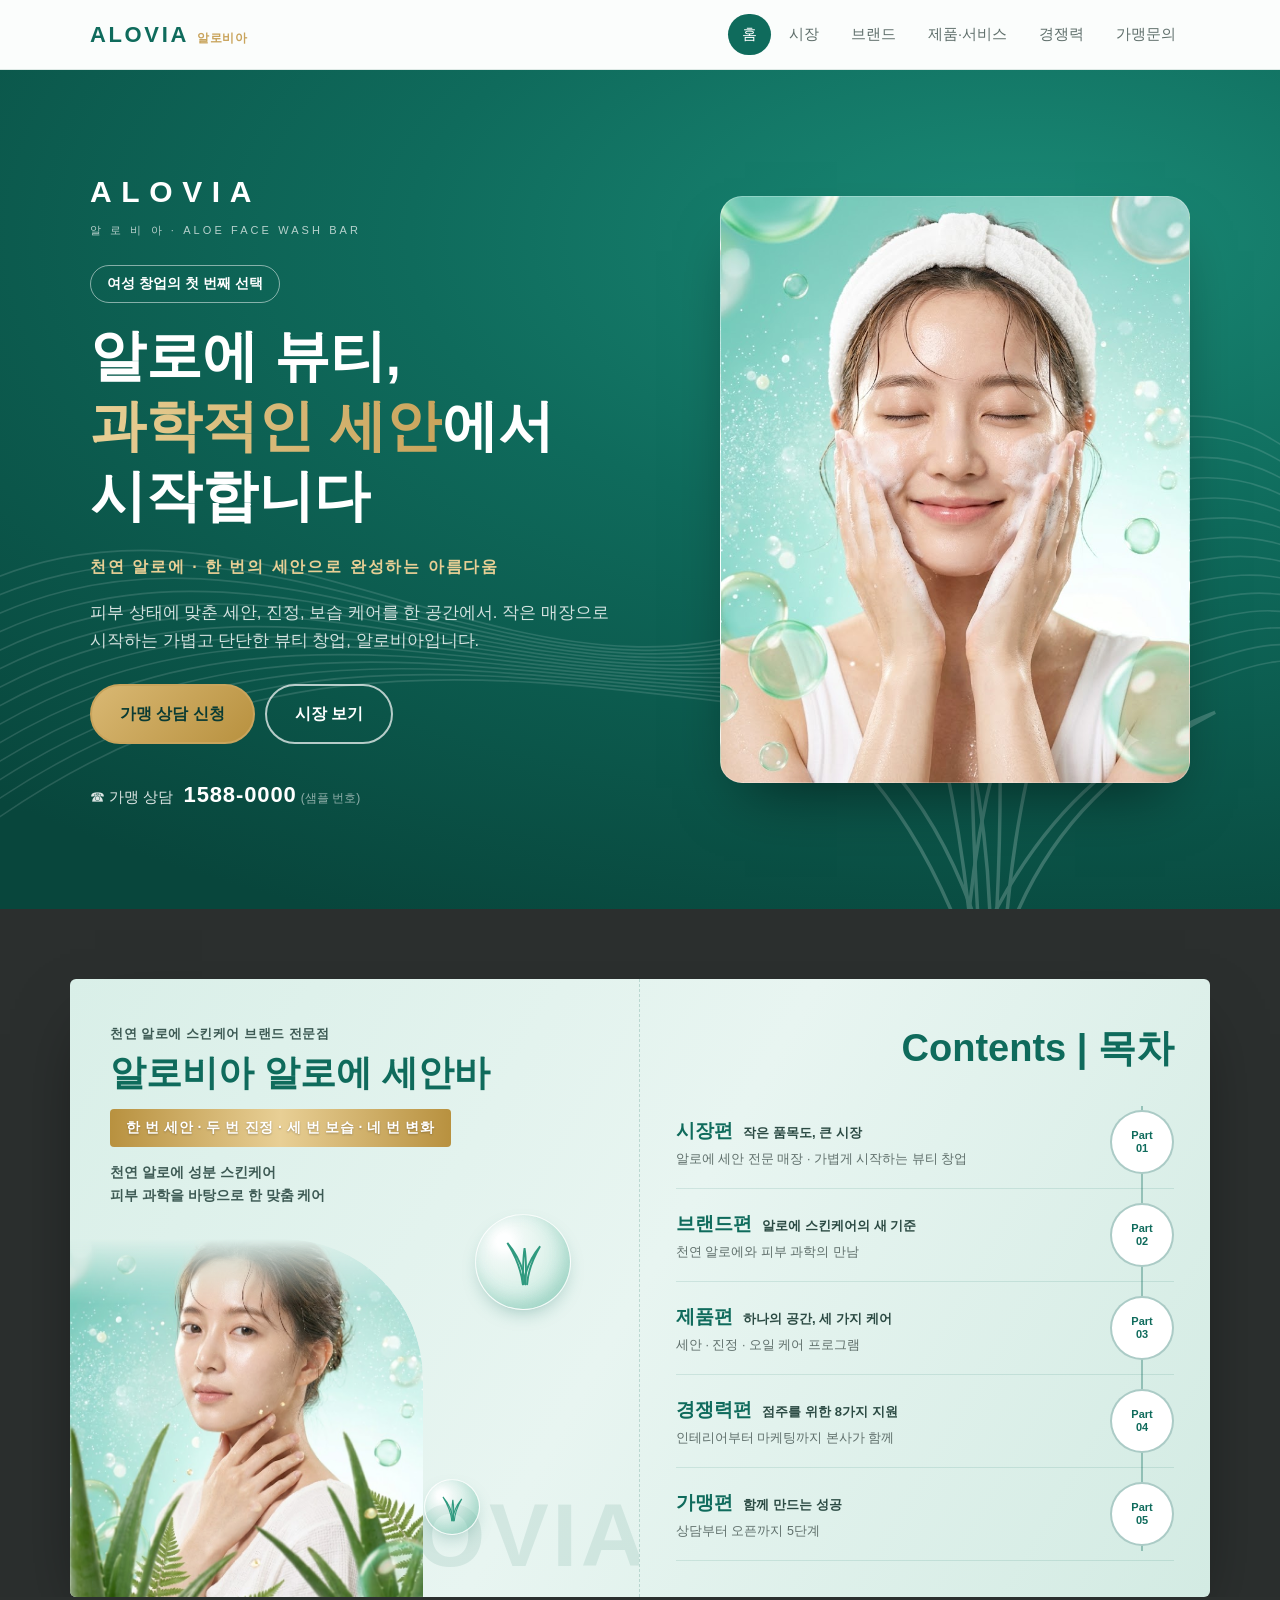
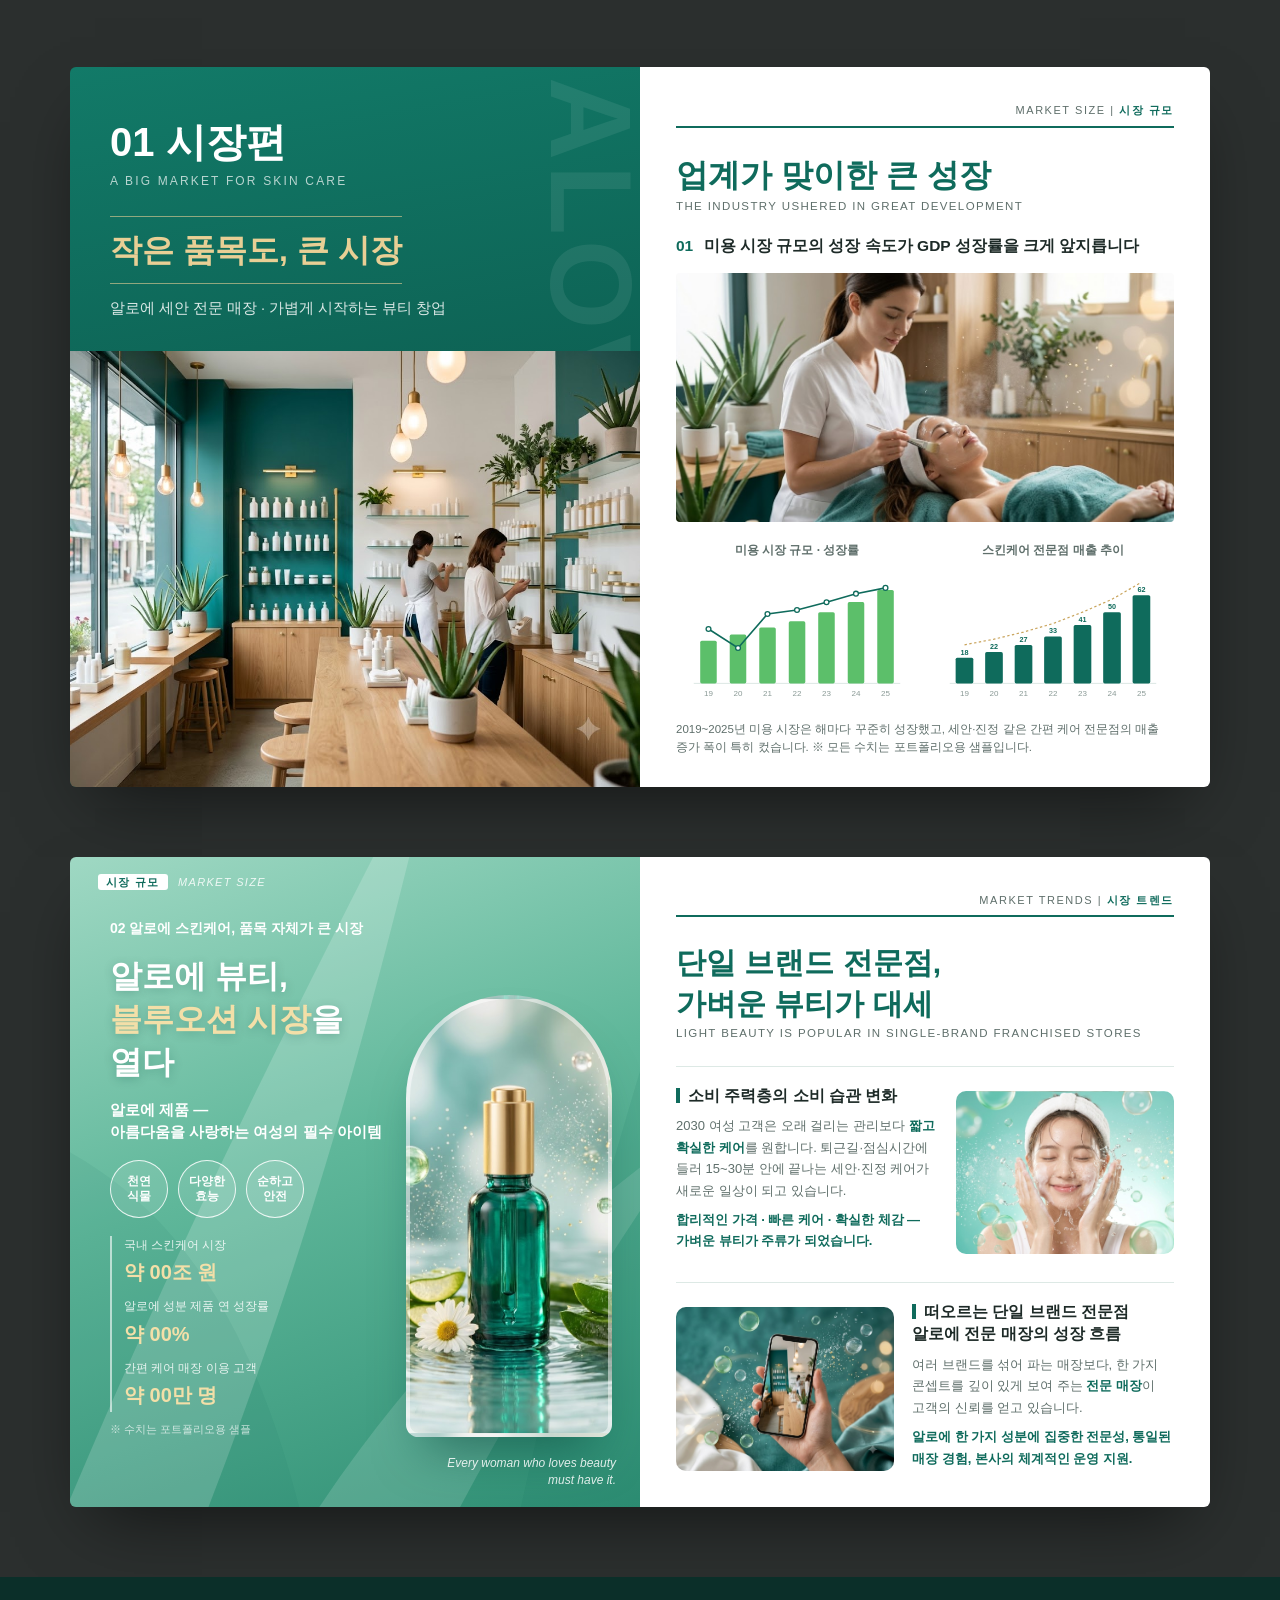
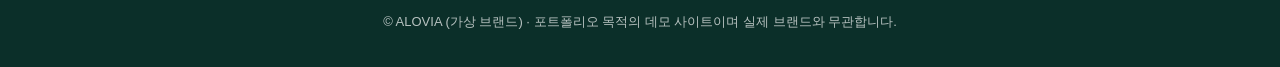
==== commit ad08e9eb: "브로슈어 시장 트렌드 펼침면 추가" ====
--- a/index.html
+++ b/index.html
@@ -43,4 +43,34 @@
 <div class="sp-charts"><div><h4>미용 시장 규모 · 성장률</h4><svg viewBox="0 0 300 170" class="sc sca"><line x1="22" x2="278" y1="148.0" y2="148.0"/><g class="b"><rect x="30.0" y="95.1" width="20.5" height="52.9" rx="2"/><rect x="66.6" y="87.5" width="20.5" height="60.5" rx="2"/><rect x="103.2" y="78.7" width="20.5" height="69.3" rx="2"/><rect x="139.8" y="71.1" width="20.5" height="76.9" rx="2"/><rect x="176.3" y="59.8" width="20.5" height="88.2" rx="2"/><rect x="212.9" y="47.2" width="20.5" height="100.8" rx="2"/><rect x="249.5" y="32.1" width="20.5" height="115.9" rx="2"/></g><polyline points="40.3,80.6 76.9,104.1 113.4,62.0 150.0,57.1 186.6,47.4 223.1,36.8 259.7,29.6"/><g class="d"><circle cx="40.3" cy="80.6" r="3"/><circle cx="76.9" cy="104.1" r="3"/><circle cx="113.4" cy="62.0" r="3"/><circle cx="150.0" cy="57.1" r="3"/><circle cx="186.6" cy="47.4" r="3"/><circle cx="223.1" cy="36.8" r="3"/><circle cx="259.7" cy="29.6" r="3"/></g><g class="t"><text x="40.3" y="164">19</text><text x="76.9" y="164">20</text><text x="113.4" y="164">21</text><text x="150.0" y="164">22</text><text x="186.6" y="164">23</text><text x="223.1" y="164">24</text><text x="259.7" y="164">25</text></g></svg></div><div><h4>스킨케어 전문점 매출 추이</h4><svg viewBox="0 0 300 170" class="sc scb"><line x1="22" x2="278" y1="148.0" y2="148.0"/><g class="b"><rect x="29.3" y="116.2" width="21.9" height="31.8" rx="2"/><text class="v" x="40.3" y="112.2">18</text><rect x="65.9" y="109.2" width="21.9" height="38.8" rx="2"/><text class="v" x="76.9" y="105.2">22</text><rect x="102.5" y="100.4" width="21.9" height="47.6" rx="2"/><text class="v" x="113.4" y="96.4">27</text><rect x="139.0" y="89.8" width="21.9" height="58.2" rx="2"/><text class="v" x="150.0" y="85.8">33</text><rect x="175.6" y="75.7" width="21.9" height="72.3" rx="2"/><text class="v" x="186.6" y="71.7">41</text><rect x="212.2" y="59.8" width="21.9" height="88.2" rx="2"/><text class="v" x="223.1" y="55.8">50</text><rect x="248.7" y="38.6" width="21.9" height="109.4" rx="2"/><text class="v" x="259.7" y="34.6">62</text></g><polyline points="40.3,100.2 76.9,93.2 113.4,84.4 150.0,73.8 186.6,59.7 223.1,43.8 259.7,22.6"/><g class="t"><text x="40.3" y="164">19</text><text x="76.9" y="164">20</text><text x="113.4" y="164">21</text><text x="150.0" y="164">22</text><text x="186.6" y="164">23</text><text x="223.1" y="164">24</text><text x="259.7" y="164">25</text></g></svg></div></div>
 <p class="sp-cap">2019~2025년 미용 시장은 해마다 꾸준히 성장했고, 세안·진정 같은 간편 케어 전문점의 매출 증가 폭이 특히 컸습니다. ※ 모든 수치는 포트폴리오용 샘플입니다.</p>
 </div></div></div>
+<!-- 브로슈어 펼침면: 시장 트렌드 -->
+<div class="spread-wrap trend-wrap"><div class="spread trend">
+<div class="tr-left">
+<svg class="tr-leaves" viewBox="0 0 400 600" preserveAspectRatio="xMidYMid slice" aria-hidden="true">
+<path d="M-40 620 C 40 420, 120 250, 260 -20 C 200 240, 140 430, 60 620Z" fill="rgba(255,255,255,.18)"/>
+<path d="M120 620 C 200 470, 300 360, 440 260 C 360 380, 280 500, 230 620Z" fill="rgba(255,255,255,.14)"/>
+<path d="M300 620 C 320 480, 360 360, 430 120 L 430 620Z" fill="rgba(15,107,92,.10)"/>
+<path d="M-40 260 C 60 300, 140 380, 180 620 L -40 620Z" fill="rgba(15,107,92,.08)"/></svg>
+<div class="tr-top"><span>시장 규모</span> <em>MARKET SIZE</em></div>
+<div class="tr-l-txt"><div class="tr-no">02 알로에 스킨케어, 품목 자체가 큰 시장</div>
+<h2>알로에 뷰티,<br><b>블루오션 시장</b>을 열다</h2>
+<div class="tr-sub">알로에 제품 —<br>아름다움을 사랑하는 여성의 필수 아이템</div>
+<div class="tr-badges"><span>천연<br>식물</span><span>다양한<br>효능</span><span>순하고<br>안전</span></div>
+<ul class="tr-stats"><li><small>국내 스킨케어 시장</small><b>약 00조 원</b></li><li><small>알로에 성분 제품 연 성장률</small><b>약 00%</b></li><li><small>간편 케어 매장 이용 고객</small><b>약 00만 명</b></li></ul>
+<div class="tr-note">※ 수치는 포트폴리오용 샘플</div></div>
+<div class="img tr-bottle" data-img="brand-bottle"></div>
+<div class="tr-quote">Every woman who loves beauty<br>must have it.</div>
+</div>
+<div class="tr-right"><div class="sp-head">MARKET TRENDS | <b>시장 트렌드</b></div>
+<h2>단일 브랜드 전문점,<br>가벼운 뷰티가 대세</h2><div class="sp-en2">LIGHT BEAUTY IS POPULAR IN SINGLE-BRAND FRANCHISED STORES</div>
+<div class="tr-block"><div><h3><i></i>소비 주력층의 소비 습관 변화</h3>
+<p>2030 여성 고객은 오래 걸리는 관리보다 <b>짧고 확실한 케어</b>를 원합니다. 퇴근길·점심시간에 들러 15~30분 안에 끝나는 세안·진정 케어가 새로운 일상이 되고 있습니다.</p>
+<p class="tr-hl">합리적인 가격 · 빠른 케어 · 확실한 체감 — 가벼운 뷰티가 주류가 되었습니다.</p></div>
+<div class="img tr-img" data-img="service-wash"></div></div>
+<div class="tr-block rev"><div class="img tr-img" data-img="edge-marketing"></div>
+<div><h3><i></i>떠오르는 단일 브랜드 전문점<br>알로에 전문 매장의 성장 흐름</h3>
+<p>여러 브랜드를 섞어 파는 매장보다, 한 가지 콘셉트를 깊이 있게 보여 주는 <b>전문 매장</b>이 고객의 신뢰를 얻고 있습니다.</p>
+<p class="tr-hl">알로에 한 가지 성분에 집중한 전문성, 통일된 매장 경험, 본사의 체계적인 운영 지원.</p></div></div>
+</div></div></div>
+
 </section><footer>© ALOVIA (가상 브랜드) · 포트폴리오 목적의 데모 사이트이며 실제 브랜드와 무관합니다.</footer><script>document.querySelectorAll('.img').forEach(d=>{const n=d.dataset.img;['jpg','png','webp'].forEach(x=>{const i=new Image();i.onload=()=>{d.style.backgroundImage=`url(images/${n}.${x})`;d.classList.add('has')};i.src=`images/${n}.${x}`})});</script></body></html>
--- a/style.css
+++ b/style.css
@@ -201,3 +201,35 @@
 .tc-row i{position:relative;z-index:1;flex:none;width:64px;height:64px;border-radius:50%;background:#fff;border:2px solid rgba(15,107,92,.35);display:grid;place-items:center;text-align:center;font-style:normal;font-size:11px;line-height:1.25;color:var(--teal);font-weight:700}
 .tc-row:hover i{background:var(--teal);color:#fff}
 @media(max-width:860px){.toc-left{min-height:600px;border-right:0}.img.toc-model{width:72%;height:52%}.b1{top:46%}}
+
+/* ===== 브로슈어 펼침면: 시장 트렌드 ===== */
+.trend-wrap{padding-top:0}
+.tr-left{position:relative;overflow:hidden;min-height:640px;background:linear-gradient(160deg,#9fd8c3 0%,#5fb79a 45%,#2f8f74 100%);color:#fff}
+.tr-leaves{position:absolute;inset:0;width:100%;height:100%;z-index:0}
+.tr-top{position:relative;z-index:2;padding:16px 28px;font-size:11px;letter-spacing:.12em;color:rgba(255,255,255,.85)}
+.tr-top span{background:#fff;color:var(--teal);padding:2px 8px;border-radius:3px;font-weight:700;margin-right:6px}
+.tr-l-txt{position:relative;z-index:3;padding:10px 0 0 40px;max-width:56%}
+.tr-no{font-size:14px;font-weight:700;margin-bottom:14px;color:#fff}
+.tr-left h2{color:#fff;font-size:clamp(24px,2.6vw,32px);line-height:1.35;margin-bottom:14px;text-shadow:0 2px 10px rgba(10,74,64,.25)}
+.tr-left h2 b{color:#f3dfa8}
+.tr-sub{font-weight:800;font-size:15px;line-height:1.5;margin-bottom:16px}
+.tr-badges{display:flex;gap:10px;margin-bottom:18px}
+.tr-badges span{width:58px;height:58px;border-radius:50%;border:1.5px solid rgba(255,255,255,.85);display:grid;place-items:center;text-align:center;font-size:11.5px;font-weight:700;line-height:1.25;background:rgba(255,255,255,.12)}
+.tr-stats{list-style:none;border-left:2px solid rgba(255,255,255,.6);padding-left:12px}
+.tr-stats li{margin-bottom:8px}.tr-stats small{display:block;font-size:11.5px;color:rgba(255,255,255,.85)}
+.tr-stats b{font-size:20px;color:#f3dfa8}
+.tr-note{font-size:11px;color:rgba(255,255,255,.7);margin-top:4px}
+.img.tr-bottle{position:absolute;right:5%;bottom:70px;width:36%;height:68%;aspect-ratio:auto;border-radius:200px 200px 24px 24px;z-index:2;border:4px solid rgba(255,255,255,.5);box-shadow:0 30px 50px -20px rgba(10,74,64,.6)}
+.tr-quote{position:absolute;right:24px;bottom:18px;z-index:3;font-size:12px;font-style:italic;color:rgba(255,255,255,.85);text-align:right;line-height:1.4}
+.tr-right{background:#fff;padding:34px 36px 30px}
+.tr-right h2{color:var(--teal);font-size:clamp(22px,2.4vw,30px);line-height:1.35;margin:0}
+.tr-block{display:grid;grid-template-columns:1.2fr 1fr;gap:18px;align-items:center;margin-top:22px;padding-top:18px;border-top:1px solid var(--line)}
+.tr-block.rev{grid-template-columns:1fr 1.2fr}
+.tr-block h3{font-size:15.5px;line-height:1.45;margin:0 0 8px;color:var(--ink)}
+.tr-block h3 i{display:inline-block;width:4px;height:15px;background:var(--teal);margin-right:8px;vertical-align:-2px}
+.tr-block p{font-size:13px;line-height:1.65;margin-bottom:8px}
+.tr-block p b{color:var(--teal)}
+.tr-hl{color:var(--teal)!important;font-weight:700}
+.img.tr-img{aspect-ratio:4/3;border-radius:10px;box-shadow:none}
+@media(max-width:860px){.tr-left{min-height:720px}.tr-l-txt{max-width:100%;padding:10px 24px 0}.tr-sub br{display:none}.img.tr-bottle{width:46%;height:42%;bottom:56px}.tr-right{padding:28px 20px}}
+@media(max-width:520px){.tr-block,.tr-block.rev{grid-template-columns:1fr}.tr-block.rev .img{order:2}.tr-l-txt{max-width:100%}.img.tr-bottle{width:52%;height:34%;right:4%}.tr-left{min-height:780px}}
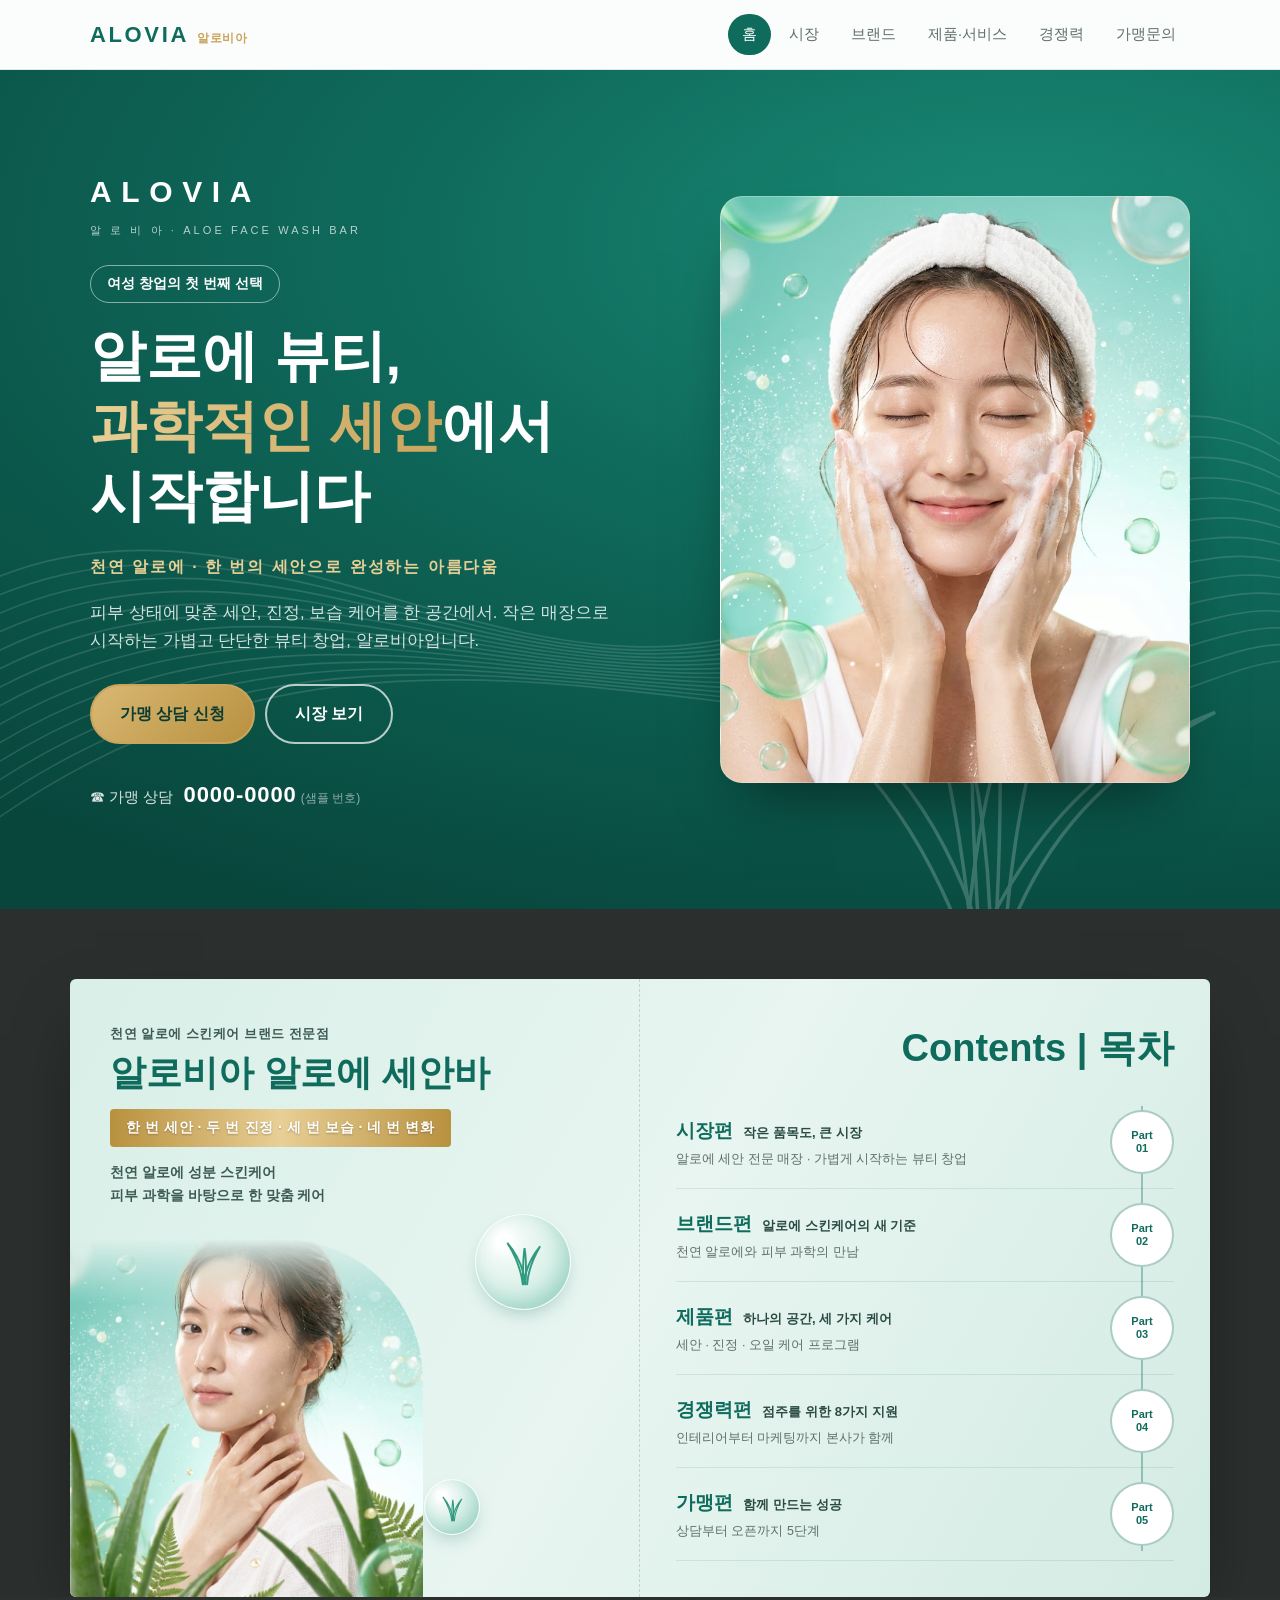
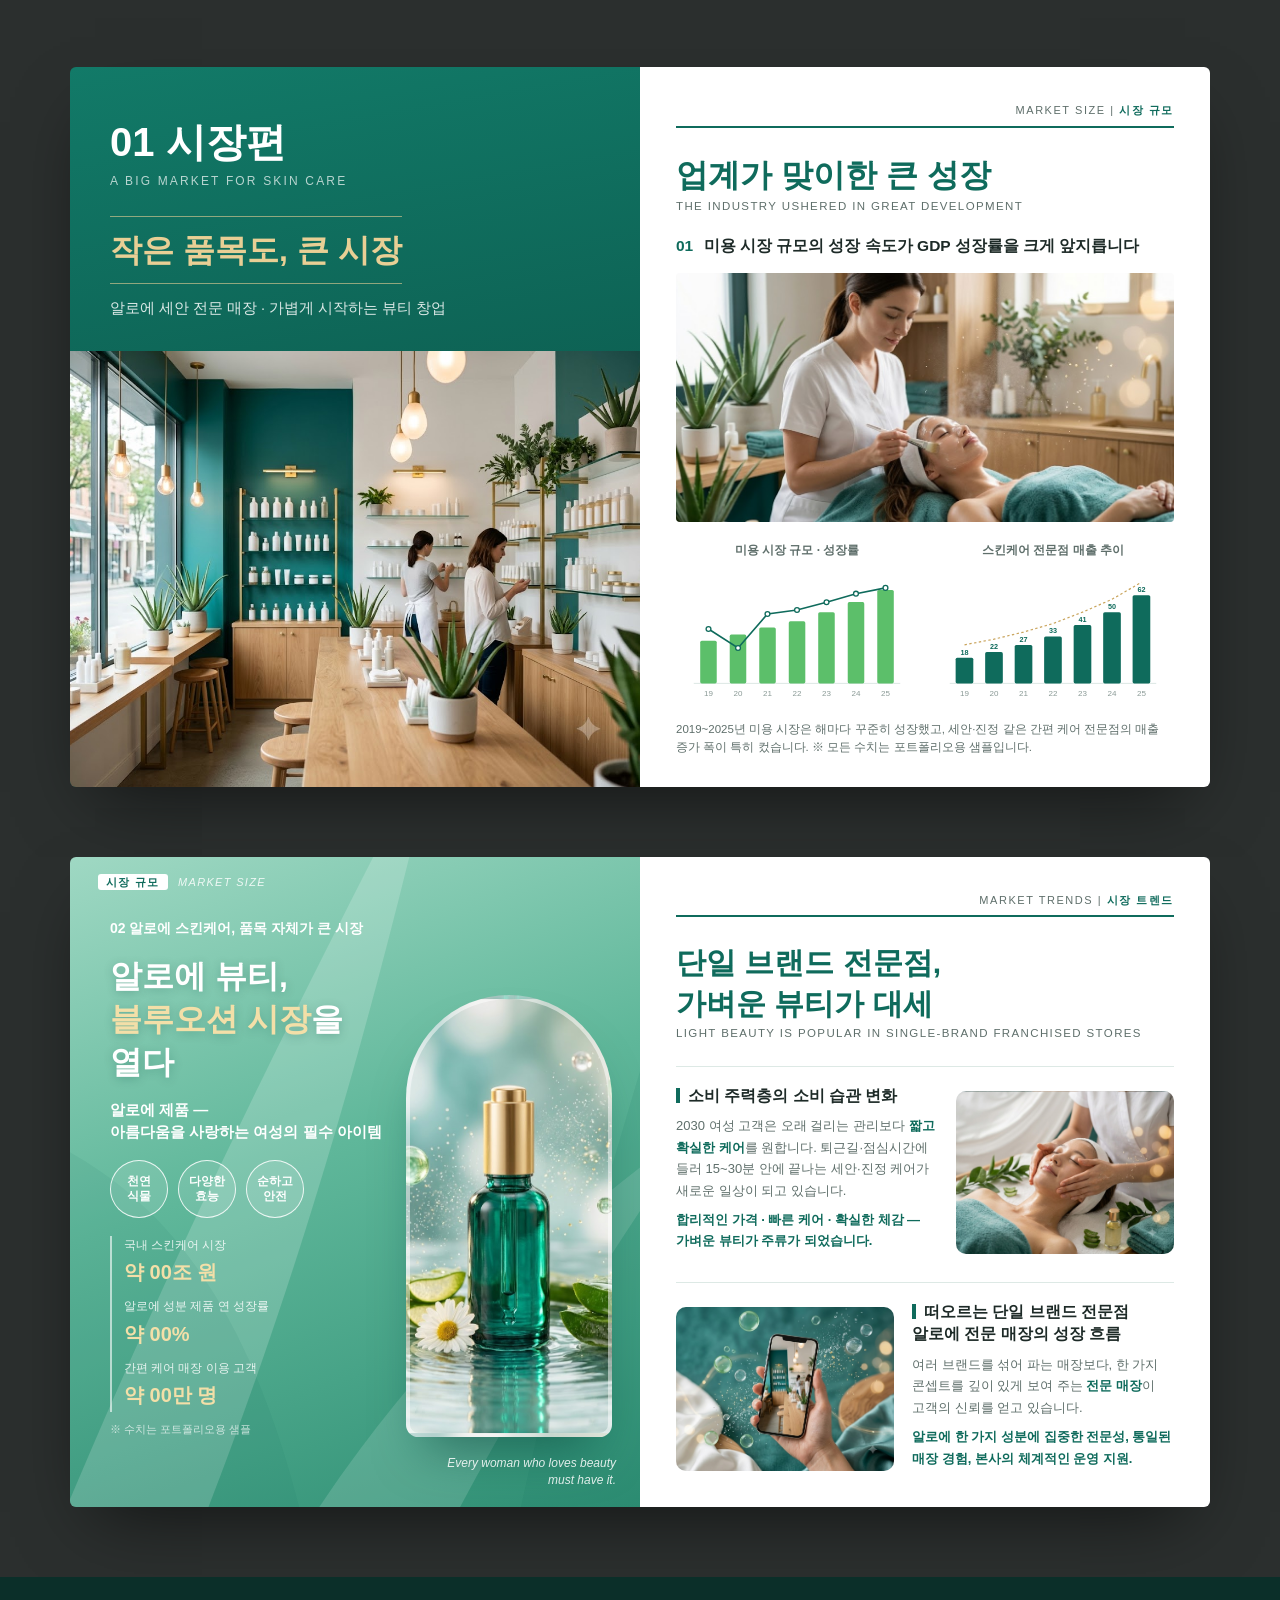
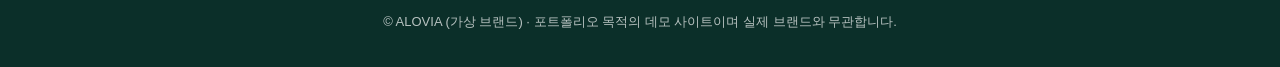
==== commit 61de1f4a: "검토 수정: 상담 폼, 모바일 메뉴, 이미지 중복, 샘플 번호" ====
--- a/index.html
+++ b/index.html
@@ -1,4 +1,4 @@
-<!doctype html><html lang="ko"><head><meta charset="utf-8"><meta name="viewport" content="width=device-width,initial-scale=1"><title>홈 | ALOVIA 알로비아</title><link rel="stylesheet" href="style.css"></head><body>
+<!doctype html><html lang="ko"><head><meta charset="utf-8"><meta name="viewport" content="width=device-width,initial-scale=1"><title>홈 | ALOVIA 알로비아</title><meta name="description" content="알로에 세안 전문 매장 ALOVIA(가상 브랜드) — 뷰티 프랜차이즈 홈페이지 디자인 포트폴리오 데모"><meta property="og:title" content="ALOVIA 알로비아 | 알로에 세안 전문점"><meta property="og:description" content="알로에 세안 전문 매장 ALOVIA(가상 브랜드) — 뷰티 프랜차이즈 홈페이지 디자인 포트폴리오 데모"><meta property="og:image" content="https://alexyoon.github.io/alovia/images/hero-model.jpg"><link rel="icon" href="data:image/svg+xml,%3Csvg xmlns=%22http://www.w3.org/2000/svg%22 viewBox=%220 0 64 64%22%3E%3Crect width=%2264%22 height=%2264%22 rx=%2214%22 fill=%22%230f6b5c%22/%3E%3Ctext x=%2232%22 y=%2244%22 font-size=%2234%22 font-weight=%22800%22 text-anchor=%22middle%22 fill=%22%23e8cf95%22 font-family=%22Arial%22%3EA%3C/text%3E%3C/svg%3E"><link rel="stylesheet" href="style.css"></head><body>
 <header><div class="nav"><a href="index.html" class="logo">ALOVIA<small>알로비아</small></a><nav><a href="index.html" class=on>홈</a><a href="market.html">시장</a><a href="brand.html">브랜드</a><a href="product.html">제품·서비스</a><a href="edge.html">경쟁력</a><a href="contact.html">가맹문의</a></nav></div></header>
 <section>
 <div class="cover"><svg class="waves" viewBox="0 0 1200 600" preserveAspectRatio="none" aria-hidden="true"><path d="M-50 380 C 250 250, 520 520, 820 360 S 1150 240, 1260 300" /><path d="M-50 394 C 250 260, 520 514, 820 368 S 1150 252, 1260 310" /><path d="M-50 408 C 250 270, 520 508, 820 376 S 1150 264, 1260 320" /><path d="M-50 422 C 250 280, 520 502, 820 384 S 1150 276, 1260 330" /><path d="M-50 436 C 250 290, 520 496, 820 392 S 1150 288, 1260 340" /><path d="M-50 450 C 250 300, 520 490, 820 400 S 1150 300, 1260 350" /><path d="M-50 464 C 250 310, 520 484, 820 408 S 1150 312, 1260 360" /><path d="M-50 478 C 250 320, 520 478, 820 416 S 1150 324, 1260 370" /><path d="M-50 492 C 250 330, 520 472, 820 424 S 1150 336, 1260 380" /><path d="M-50 506 C 250 340, 520 466, 820 432 S 1150 348, 1260 390" /><path d="M-50 520 C 250 350, 520 460, 820 440 S 1150 360, 1260 400" /><path d="M-50 534 C 250 360, 520 454, 820 448 S 1150 372, 1260 410" /><path d="M-50 548 C 250 370, 520 448, 820 456 S 1150 384, 1260 420" /><path d="M-50 562 C 250 380, 520 442, 820 464 S 1150 396, 1260 430" /></svg><svg class="aloe" viewBox="0 0 300 300" aria-hidden="true"><g fill="none" stroke-linecap="round">
@@ -14,7 +14,7 @@
 <div class="cover-sub">천연 알로에 · 한 번의 세안으로 완성하는 아름다움</div>
 <p>피부 상태에 맞춘 세안, 진정, 보습 케어를 한 공간에서. 작은 매장으로 시작하는 가볍고 단단한 뷰티 창업, 알로비아입니다.</p>
 <a class="btn gold" href="contact.html">가맹 상담 신청</a><a class="btn o light" href="market.html">시장 보기</a>
-<div class="cover-tel">☎ 가맹 상담 <b>1588-0000</b> <span>(샘플 번호)</span></div></div>
+<div class="cover-tel">☎ 가맹 상담 <b>0000-0000</b> <span>(샘플 번호)</span></div></div>
 <div class="cover-img"><div class="img" data-img="hero-model"></div></div>
 </div></div>
 <!-- 브로슈어 목차 펼침면 -->
@@ -66,7 +66,7 @@
 <div class="tr-block"><div><h3><i></i>소비 주력층의 소비 습관 변화</h3>
 <p>2030 여성 고객은 오래 걸리는 관리보다 <b>짧고 확실한 케어</b>를 원합니다. 퇴근길·점심시간에 들러 15~30분 안에 끝나는 세안·진정 케어가 새로운 일상이 되고 있습니다.</p>
 <p class="tr-hl">합리적인 가격 · 빠른 케어 · 확실한 체감 — 가벼운 뷰티가 주류가 되었습니다.</p></div>
-<div class="img tr-img" data-img="service-wash"></div></div>
+<div class="img tr-img" data-img="service-oil"></div></div>
 <div class="tr-block rev"><div class="img tr-img" data-img="edge-marketing"></div>
 <div><h3><i></i>떠오르는 단일 브랜드 전문점<br>알로에 전문 매장의 성장 흐름</h3>
 <p>여러 브랜드를 섞어 파는 매장보다, 한 가지 콘셉트를 깊이 있게 보여 주는 <b>전문 매장</b>이 고객의 신뢰를 얻고 있습니다.</p>
--- a/style.css
+++ b/style.css
@@ -233,3 +233,24 @@
 .img.tr-img{aspect-ratio:4/3;border-radius:10px;box-shadow:none}
 @media(max-width:860px){.tr-left{min-height:720px}.tr-l-txt{max-width:100%;padding:10px 24px 0}.tr-sub br{display:none}.img.tr-bottle{width:46%;height:42%;bottom:56px}.tr-right{padding:28px 20px}}
 @media(max-width:520px){.tr-block,.tr-block.rev{grid-template-columns:1fr}.tr-block.rev .img{order:2}.tr-l-txt{max-width:100%}.img.tr-bottle{width:52%;height:34%;right:4%}.tr-left{min-height:780px}}
+
+/* ===== 검토 후 수정 ===== */
+/* 잘려 보이던 배경 글자 숨김 */
+.toc-word,.sp-mark{display:none}
+/* 가맹 상담 폼 */
+form{display:grid;grid-template-columns:1fr 1fr;gap:12px;margin-top:18px}
+form input,form select,form textarea{width:100%;font:inherit;font-size:15px;padding:13px 16px;border:1px solid var(--line);border-radius:12px;background:#fff;color:var(--ink);outline:none;transition:.2s}
+form input:focus,form select:focus,form textarea:focus{border-color:var(--teal);box-shadow:0 0 0 3px rgba(15,107,92,.12)}
+form select,form textarea,form button{grid-column:1/-1}
+form textarea{resize:vertical;min-height:120px}
+form button{font:inherit;font-weight:700;font-size:16px;padding:15px;border:0;border-radius:40px;background:var(--teal);color:#fff;cursor:pointer;transition:.2s}
+form button:hover{background:var(--teal-d)}
+/* 모바일 메뉴: 한 줄 가로 스크롤 */
+@media(max-width:760px){
+ .nav{flex-direction:row;align-items:center;gap:10px;padding:10px 12px}
+ .logo{font-size:18px;flex:none}.logo small{display:none}
+ nav{flex-wrap:nowrap;overflow-x:auto;scrollbar-width:none;-webkit-overflow-scrolling:touch}
+ nav::-webkit-scrollbar{display:none}
+ nav a{white-space:nowrap;padding:6px 10px;font-size:13px}
+ form{grid-template-columns:1fr}
+}
